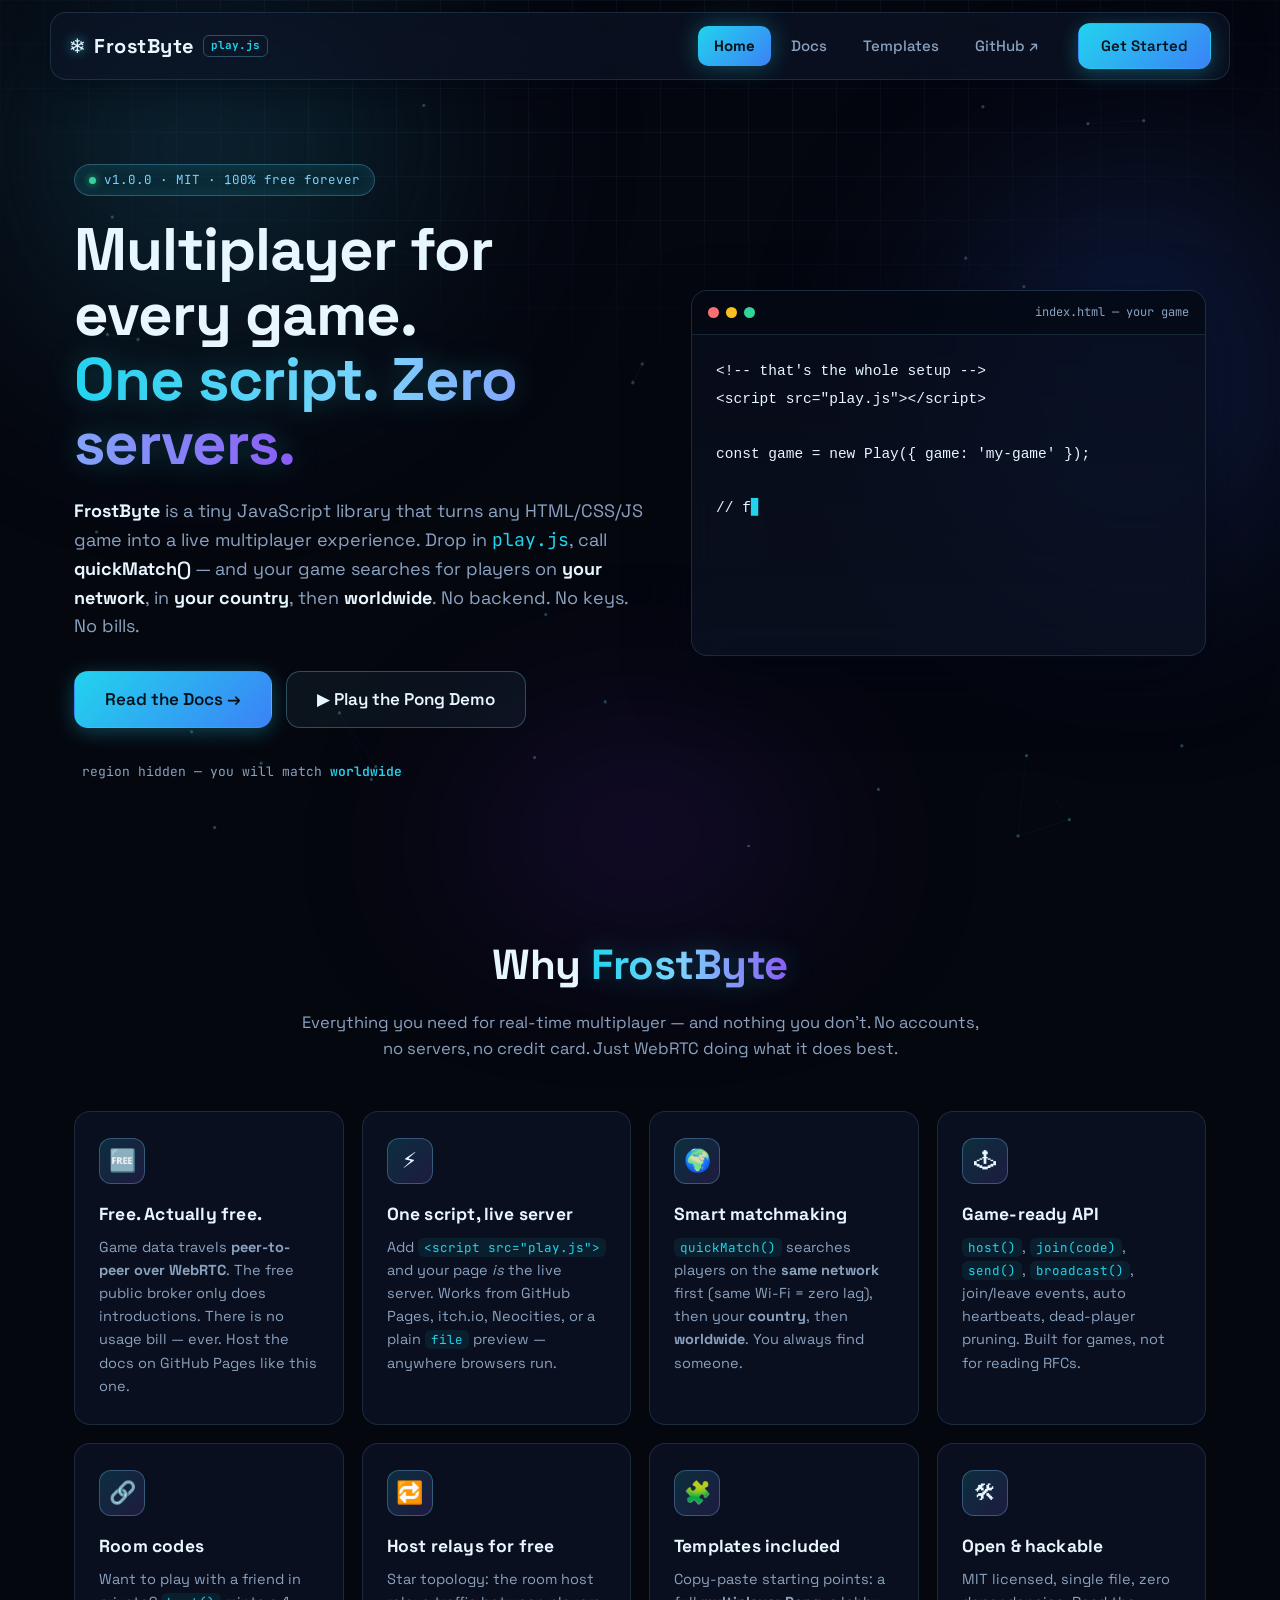
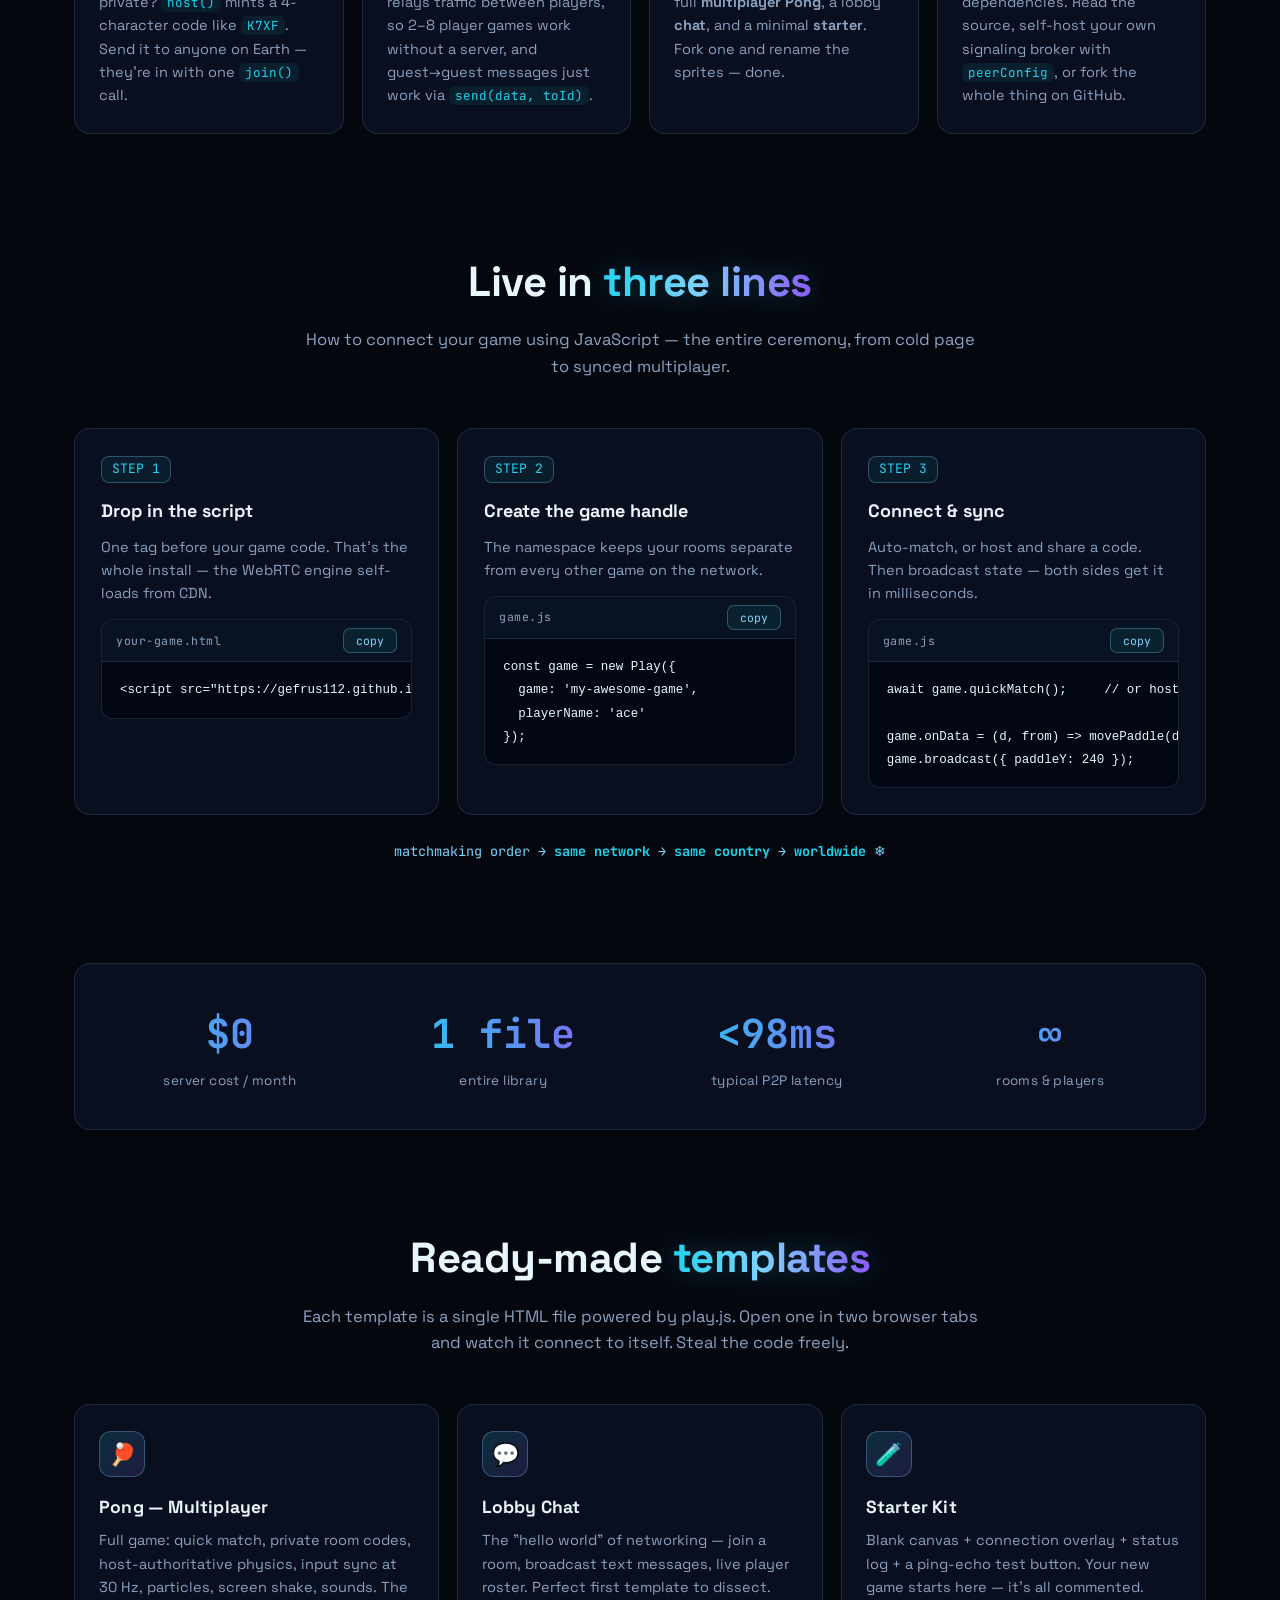
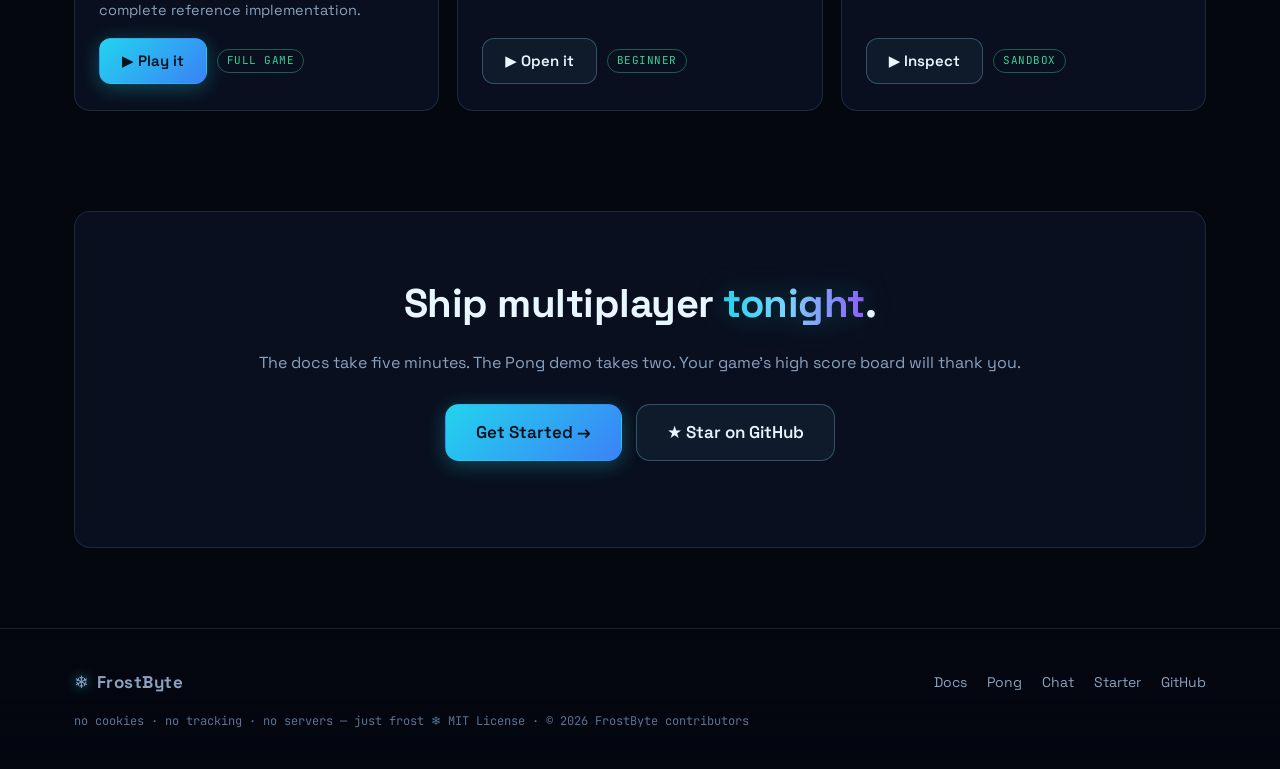
==== index.html @ 1ae72fd1 "FrostByte v1.0.0 — free P2P multiplayer library (play.js) + docs site + game templates - play.js: We" ====
<!DOCTYPE html>
<html lang="en">
<head>
  <meta charset="UTF-8">
  <meta name="viewport" content="width=device-width, initial-scale=1.0">
  <title>FrostByte — Free Multiplayer for Every Web Game · play.js</title>
  <meta name="description" content="FrostByte is a free JavaScript multiplayer library. One script tag, zero servers — matchmaking included, players found on your network, your country, or worldwide.">
  <meta name="theme-color" content="#05070f">
  <meta property="og:title" content="FrostByte — free multiplayer for every web game">
  <meta property="og:description" content="One script. Zero servers. Live matchmaking. Make any HTML5 game multiplayer in minutes.">
  <meta property="og:type" content="website">
  <link rel="icon" href="data:image/svg+xml,&lt;svg xmlns='http://www.w3.org/2000/svg' viewBox='0 0 100 100'&gt;&lt;text y='.9em' font-size='90'&gt;❄&lt;/text&gt;&lt;/svg&gt;">
  <link rel="preconnect" href="https://fonts.googleapis.com">
  <link rel="preconnect" href="https://fonts.gstatic.com" crossorigin>
  <link href="https://fonts.googleapis.com/css2?family=Space+Grotesk:wght@400;500;600;700&family=JetBrains+Mono:wght@400;600&display=swap" rel="stylesheet">
  <link rel="stylesheet" href="css/style.css">
</head>
<body>

  <canvas id="snow"></canvas>
  <div class="aurora"><span class="a1"></span><span class="a2"></span><span class="a3"></span></div>
  <div class="grid-overlay"></div>

  <!-- ═══════════ NAV (tabs) ═══════════ -->
  <header class="nav glass">
    <a class="brand" href="index.html"><span class="flake">❄</span> FrostByte <span class="brand-sub">play.js</span></a>
    <nav class="tabs">
      <a class="tab active" href="index.html">Home</a>
      <a class="tab" href="docs.html">Docs</a>
      <a class="tab" href="templates/pong.html">Templates</a>
      <a class="tab" href="https://github.com/gefrus112/FrostByte" target="_blank" rel="noopener">GitHub ↗</a>
    </nav>
    <a class="btn btn-primary nav-cta" href="docs.html">Get Started</a>
  </header>

  <main class="wrap">

    <!-- ═══════════ HERO ═══════════ -->
    <section class="hero">
      <canvas id="mesh" class="hero-mesh"></canvas>
      <div class="hero-copy reveal">
        <div class="pill"><span class="dot"></span> v1.0.0 · MIT · 100% free forever</div>
        <h1>Multiplayer for every game.<br><span class="grad">One script. Zero servers.</span></h1>
        <p class="lead">
          <strong>FrostByte</strong> is a tiny JavaScript library that turns any HTML/CSS/JS game into a
          live multiplayer experience. Drop in <code style="font-family:var(--mono);color:var(--cyan)">play.js</code>,
          call <strong>quickMatch()</strong> — and your game searches for players on
          <strong>your network</strong>, in <strong>your country</strong>, then <strong>worldwide</strong>.
          No backend. No keys. No bills.
        </p>
        <div class="cta-row">
          <a class="btn btn-primary btn-lg" href="docs.html">Read the Docs →</a>
          <a class="btn btn-ghost btn-lg" href="templates/pong.html">▶ Play the Pong Demo</a>
        </div>
        <div class="region-badge" id="regionBadge"><span class="dot"></span> detecting your region…</div>
      </div>

      <div class="hero-term glass reveal d2">
        <div class="term-bar"><span></span><span></span><span></span><em>index.html — your game</em></div>
        <pre><code id="termCode"><span class="t-cm">&lt;!-- that's the whole setup --&gt;</span>
<span class="t-kw">&lt;script</span> <span class="t-pr">src</span>=<span class="t-str">"play.js"</span><span class="t-kw">&gt;&lt;/script&gt;</span>

<span class="t-kw">const</span> game = <span class="t-kw">new</span> <span class="t-fn">Play</span>({ game: <span class="t-str">'my-game'</span> });

<span class="t-cm">// find a live opponent near you</span>
game.<span class="t-fn">quickMatch</span>();

game.<span class="t-fn">onPlayerJoin</span> = p =&gt;
  console.<span class="t-fn">log</span>(p.name + <span class="t-str">' joined!'</span>);

<span class="t-cm">// sync your game state, instantly</span>
game.<span class="t-fn">broadcast</span>({ type: <span class="t-str">'move'</span>, x: <span class="t-pr">128</span> });</code></pre>
      </div>
    </section>

    <!-- ═══════════ FEATURES ═══════════ -->
    <section class="section" id="features">
      <h2 class="sec-title reveal">Why <span class="grad">FrostByte</span></h2>
      <p class="sec-sub reveal">Everything you need for real-time multiplayer — and nothing you don't. No accounts, no servers, no credit card. Just WebRTC doing what it does best.</p>

      <div class="cards">
        <div class="card reveal">
          <div class="ico">🆓</div>
          <h3>Free. Actually free.</h3>
          <p>Game data travels <strong>peer-to-peer over WebRTC</strong>. The free public broker only does introductions. There is no usage bill — ever. Host the docs on GitHub Pages like this one.</p>
        </div>
        <div class="card reveal d1">
          <div class="ico">⚡</div>
          <h3>One script, live server</h3>
          <p>Add <code>&lt;script src="play.js"&gt;</code> and your page <em>is</em> the live server. Works from GitHub Pages, itch.io, Neocities, or a plain <code>file</code> preview — anywhere browsers run.</p>
        </div>
        <div class="card reveal d2">
          <div class="ico">🌍</div>
          <h3>Smart matchmaking</h3>
          <p><code>quickMatch()</code> searches players on the <strong>same network</strong> first (same Wi-Fi = zero lag), then your <strong>country</strong>, then <strong>worldwide</strong>. You always find someone.</p>
        </div>
        <div class="card reveal">
          <div class="ico">🕹</div>
          <h3>Game-ready API</h3>
          <p><code>host()</code>, <code>join(code)</code>, <code>send()</code>, <code>broadcast()</code>, join/leave events, auto heartbeats, dead-player pruning. Built for games, not for reading RFCs.</p>
        </div>
        <div class="card reveal d1">
          <div class="ico">🔗</div>
          <h3>Room codes</h3>
          <p>Want to play with a friend in private? <code>host()</code> mints a 4-character code like <code>K7XF</code>. Send it to anyone on Earth — they're in with one <code>join()</code> call.</p>
        </div>
        <div class="card reveal d2">
          <div class="ico">🔁</div>
          <h3>Host relays for free</h3>
          <p>Star topology: the room host relays traffic between players, so 2–8 player games work without a server, and guest→guest messages just work via <code>send(data, toId)</code>.</p>
        </div>
        <div class="card reveal">
          <div class="ico">🧩</div>
          <h3>Templates included</h3>
          <p>Copy-paste starting points: a full <strong>multiplayer Pong</strong>, a lobby <strong>chat</strong>, and a minimal <strong>starter</strong>. Fork one and rename the sprites — done.</p>
        </div>
        <div class="card reveal d1">
          <div class="ico">🛠</div>
          <h3>Open &amp; hackable</h3>
          <p>MIT licensed, single file, zero dependencies. Read the source, self-host your own signaling broker with <code>peerConfig</code>, or fork the whole thing on GitHub.</p>
        </div>
      </div>
    </section>

    <!-- ═══════════ HOW IT WORKS ═══════════ -->
    <section class="section" id="how">
      <h2 class="sec-title reveal">Live in <span class="grad">three lines</span></h2>
      <p class="sec-sub reveal">How to connect your game using JavaScript — the entire ceremony, from cold page to synced multiplayer.</p>

      <div class="steps">
        <div class="step reveal">
          <span class="num">STEP 1</span>
          <h3>Drop in the script</h3>
          <p>One tag before your game code. That's the whole install — the WebRTC engine self-loads from CDN.</p>
          <div class="codeblock"><div class="cb-head"><em>your-game.html</em><button class="copy">copy</button></div>
<pre><code>&lt;script src="https://gefrus112.github.io/FrostByte/play.js"&gt;&lt;/script&gt;</code></pre></div>
        </div>
        <div class="step reveal d1">
          <span class="num">STEP 2</span>
          <h3>Create the game handle</h3>
          <p>The namespace keeps your rooms separate from every other game on the network.</p>
          <div class="codeblock"><div class="cb-head"><em>game.js</em><button class="copy">copy</button></div>
<pre><code>const game = new Play({
  game: 'my-awesome-game',
  playerName: 'ace'
});</code></pre></div>
        </div>
        <div class="step reveal d2">
          <span class="num">STEP 3</span>
          <h3>Connect &amp; sync</h3>
          <p>Auto-match, or host and share a code. Then broadcast state — both sides get it in milliseconds.</p>
          <div class="codeblock"><div class="cb-head"><em>game.js</em><button class="copy">copy</button></div>
<pre><code>await game.quickMatch();     // or host() / join('K7XF')

game.onData = (d, from) =&gt; movePaddle(d);
game.broadcast({ paddleY: 240 });</code></pre></div>
        </div>
      </div>

      <p class="how-note reveal">matchmaking order → <b>same network</b> → <b>same country</b> → <b>worldwide</b> ❄</p>
    </section>

    <!-- ═══════════ STATS ═══════════ -->
    <section class="reveal">
      <div class="stats-band">
        <div class="stat"><div class="n">$<span data-count="0">0</span></div><div class="l">server cost / month</div></div>
        <div class="stat"><div class="n"><span data-count="1">0</span> file</div><div class="l">entire library</div></div>
        <div class="stat"><div class="n">&lt;<span data-count="100">0</span>ms</div><div class="l">typical P2P latency</div></div>
        <div class="stat"><div class="n">∞</div><div class="l">rooms &amp; players</div></div>
      </div>
    </section>

    <!-- ═══════════ TEMPLATES ═══════════ -->
    <section class="section" id="templates">
      <h2 class="sec-title reveal">Ready-made <span class="grad">templates</span></h2>
      <p class="sec-sub reveal">Each template is a single HTML file powered by play.js. Open one in two browser tabs and watch it connect to itself. Steal the code freely.</p>

      <div class="cards">
        <div class="card tpl-card reveal">
          <div class="ico">🏓</div>
          <h3>Pong — Multiplayer</h3>
          <p>Full game: quick match, private room codes, host-authoritative physics, input sync at 30 Hz, particles, screen shake, sounds. The complete reference implementation.</p>
          <div class="tpl-meta">
            <a class="btn btn-primary" href="templates/pong.html">▶ Play it</a>
            <span class="diff">FULL GAME</span>
          </div>
        </div>
        <div class="card tpl-card reveal d1">
          <div class="ico">💬</div>
          <h3>Lobby Chat</h3>
          <p>The "hello world" of networking — join a room, broadcast text messages, live player roster. Perfect first template to dissect.</p>
          <div class="tpl-meta">
            <a class="btn btn-ghost" href="templates/chat.html">▶ Open it</a>
            <span class="diff">BEGINNER</span>
          </div>
        </div>
        <div class="card tpl-card reveal d2">
          <div class="ico">🧪</div>
          <h3>Starter Kit</h3>
          <p>Blank canvas + connection overlay + status log + a ping-echo test button. Your new game starts here — it's all commented.</p>
          <div class="tpl-meta">
            <a class="btn btn-ghost" href="templates/starter.html">▶ Inspect</a>
            <span class="diff">SANDBOX</span>
          </div>
        </div>
      </div>
    </section>

    <!-- ═══════════ FINAL CTA ═══════════ -->
    <section class="cta-final glass reveal">
      <h2>Ship multiplayer <span class="grad">tonight</span>.</h2>
      <p>The docs take five minutes. The Pong demo takes two. Your game's high score board will thank you.</p>
      <div class="cta-row" style="justify-content:center">
        <a class="btn btn-primary btn-lg" href="docs.html">Get Started →</a>
        <a class="btn btn-ghost btn-lg" href="https://github.com/gefrus112/FrostByte" target="_blank" rel="noopener">★ Star on GitHub</a>
      </div>
    </section>

  </main>

  <!-- ═══════════ FOOTER ═══════════ -->
  <footer>
    <div class="wrap">
      <div class="foot">
        <a class="brand" href="index.html"><span class="flake">❄</span> FrostByte</a>
        <nav>
          <a href="docs.html">Docs</a>
          <a href="templates/pong.html">Pong</a>
          <a href="templates/chat.html">Chat</a>
          <a href="templates/starter.html">Starter</a>
          <a href="https://github.com/gefrus112/FrostByte" target="_blank" rel="noopener">GitHub</a>
        </nav>
      </div>
      <p class="foot-note">no cookies · no tracking · no servers — just frost ❄ MIT License · © 2026 FrostByte contributors</p>
    </div>
  </footer>

  <script src="play.js"></script>
  <script src="js/effects.js"></script>
</body>
</html>
---- css/style.css ----
/* ═══════════════════════════════════════════════════════════════
   FrostByte — frost & neon design system
   ═══════════════════════════════════════════════════════════════ */

:root {
  --bg:        #05070f;
  --bg-2:      #0a0f1e;
  --panel:     rgba(13, 20, 38, .66);
  --panel-2:   rgba(9, 14, 28, .85);
  --line:      rgba(125, 211, 252, .14);
  --line-2:    rgba(125, 211, 252, .30);
  --text:      #e8f6ff;
  --muted:     #8aa2c0;
  --cyan:      #22d3ee;
  --ice:       #7dd3fc;
  --blue:      #3b82f6;
  --violet:    #8b5cf6;
  --good:      #34d399;
  --warn:      #fbbf24;
  --bad:       #f87171;
  --glow:      0 0 24px rgba(34, 211, 238, .35);
  --radius:    16px;
  --font:      'Space Grotesk', 'Segoe UI', system-ui, sans-serif;
  --mono:      'JetBrains Mono', 'Fira Code', Consolas, monospace;
}

* { margin: 0; padding: 0; box-sizing: border-box; }

html { scroll-behavior: smooth; }

body {
  background: var(--bg);
  color: var(--text);
  font-family: var(--font);
  line-height: 1.6;
  overflow-x: hidden;
  -webkit-font-smoothing: antialiased;
}

::selection { background: rgba(34, 211, 238, .35); }

::-webkit-scrollbar { width: 10px; }
::-webkit-scrollbar-track { background: var(--bg); }
::-webkit-scrollbar-thumb {
  background: linear-gradient(180deg, #164e63, #1e3a8a);
  border-radius: 8px;
}

a { color: var(--ice); text-decoration: none; }
img { max-width: 100%; }

/* ── ambient layers ─────────────────────────────────────────── */

#snow {
  position: fixed; inset: 0;
  width: 100%; height: 100%;
  pointer-events: none;
  z-index: 1;
}

.aurora {
  position: fixed; inset: 0;
  z-index: 0; overflow: hidden;
  filter: blur(90px);
  opacity: .55;
  pointer-events: none;
}
.aurora span {
  position: absolute; border-radius: 50%;
  animation: drift 26s ease-in-out infinite alternate;
}
.aurora .a1 {
  width: 55vw; height: 55vw; left: -12vw; top: -18vw;
  background: radial-gradient(circle, #164e63 0%, transparent 65%);
}
.aurora .a2 {
  width: 48vw; height: 48vw; right: -14vw; top: 8vh;
  background: radial-gradient(circle, #1e3a8a 0%, transparent 65%);
  animation-delay: -8s;
}
.aurora .a3 {
  width: 40vw; height: 40vw; left: 30vw; bottom: -22vw;
  background: radial-gradient(circle, #4c1d95 0%, transparent 65%);
  animation-delay: -16s;
}
@keyframes drift {
  0%   { transform: translate(0, 0) scale(1); }
  50%  { transform: translate(6vw, 4vh) scale(1.12); }
  100% { transform: translate(-4vw, -3vh) scale(.95); }
}

.grid-overlay {
  position: fixed; inset: 0; z-index: 0; pointer-events: none;
  background-image:
    linear-gradient(rgba(125, 211, 252, .05) 1px, transparent 1px),
    linear-gradient(90deg, rgba(125, 211, 252, .05) 1px, transparent 1px);
  background-size: 44px 44px;
  mask-image: radial-gradient(ellipse 90% 60% at 50% 0%, #000 30%, transparent 75%);
  -webkit-mask-image: radial-gradient(ellipse 90% 60% at 50% 0%, #000 30%, transparent 75%);
}

main, header, footer { position: relative; z-index: 2; }

.wrap { max-width: 1180px; margin: 0 auto; padding: 0 24px; }

/* ── glass helper ───────────────────────────────────────────── */

.glass {
  background: var(--panel);
  border: 1px solid var(--line);
  backdrop-filter: blur(14px);
  -webkit-backdrop-filter: blur(14px);
  border-radius: var(--radius);
}

/* ═══════════════════════ navigation ══════════════════════════ */

.nav {
  position: sticky; top: 12px; z-index: 50;
  max-width: 1180px; margin: 12px auto 0; padding: 10px 18px;
  display: flex; align-items: center; gap: 18px;
  box-shadow: 0 8px 32px rgba(2, 6, 17, .5);
}

.brand {
  font-weight: 700; font-size: 20px; letter-spacing: .5px;
  color: var(--text); display: flex; align-items: center; gap: 8px;
  white-space: nowrap;
}
.brand .flake {
  display: inline-block;
  filter: drop-shadow(0 0 6px rgba(34, 211, 238, .8));
  animation: spin 14s linear infinite;
}
@keyframes spin { to { transform: rotate(360deg); } }
.brand-sub {
  font-family: var(--mono); font-size: 11px; color: var(--cyan);
  border: 1px solid var(--line-2); border-radius: 6px;
  padding: 1px 7px; letter-spacing: 0;
}

.tabs { display: flex; gap: 4px; margin-left: auto; }

.tab {
  padding: 8px 16px; border-radius: 10px;
  color: var(--muted); font-weight: 500; font-size: 15px;
  transition: all .25s ease;
  position: relative;
}
.tab:hover { color: var(--text); background: rgba(125, 211, 252, .08); }
.tab.active {
  color: #04121a;
  background: linear-gradient(135deg, var(--cyan), var(--blue));
  font-weight: 700;
  box-shadow: var(--glow);
}

.nav-cta { margin-left: 6px; }

/* ════════════════════════ buttons ════════════════════════════ */

.btn {
  display: inline-flex; align-items: center; justify-content: center; gap: 8px;
  padding: 10px 22px; border-radius: 12px;
  font-family: var(--font); font-weight: 600; font-size: 15px;
  border: 1px solid transparent; cursor: pointer;
  transition: transform .2s ease, box-shadow .25s ease, background .25s ease;
  position: relative; overflow: hidden;
}
.btn:active { transform: scale(.97); }

.btn-primary {
  color: #04121a;
  background: linear-gradient(135deg, var(--cyan) 0%, var(--blue) 100%);
  box-shadow: 0 4px 20px rgba(34, 211, 238, .30);
}
.btn-primary::after {
  content: ''; position: absolute; top: 0; left: -80%;
  width: 50%; height: 100%;
  background: linear-gradient(100deg, transparent, rgba(255,255,255,.45), transparent);
  transform: skewX(-20deg);
  transition: left .5s ease;
}
.btn-primary:hover { transform: translateY(-2px); box-shadow: 0 8px 30px rgba(34, 211, 238, .45); }
.btn-primary:hover::after { left: 130%; }

.btn-ghost {
  color: var(--text);
  background: rgba(125, 211, 252, .06);
  border-color: var(--line-2);
}
.btn-ghost:hover { background: rgba(125, 211, 252, .14); box-shadow: var(--glow); transform: translateY(-2px); }

.btn-lg { padding: 14px 30px; font-size: 17px; border-radius: 14px; }

/* ══════════════════════════ hero ═════════════════════════════ */

.hero {
  position: relative;
  display: grid;
  grid-template-columns: 1.05fr .95fr;
  gap: 48px; align-items: center;
  padding: 84px 0 64px;
}

.hero-mesh {
  position: absolute; inset: 0;
  width: 100%; height: 100%;
  pointer-events: none; opacity: .6;
}

.pill {
  display: inline-flex; align-items: center; gap: 8px;
  font-family: var(--mono); font-size: 12.5px; color: var(--ice);
  border: 1px solid var(--line-2); border-radius: 999px;
  padding: 5px 14px; margin-bottom: 22px;
  background: rgba(34, 211, 238, .06);
  box-shadow: 0 0 18px rgba(34, 211, 238, .12) inset;
}
.pill .dot {
  width: 7px; height: 7px; border-radius: 50%;
  background: var(--good);
  box-shadow: 0 0 8px var(--good);
  animation: pulse 2s ease-in-out infinite;
}
@keyframes pulse { 50% { opacity: .35; } }

h1 {
  font-size: clamp(38px, 5vw, 60px);
  line-height: 1.08; font-weight: 700; letter-spacing: -1px;
  margin-bottom: 20px;
}

.grad {
  background: linear-gradient(90deg, var(--cyan) 0%, var(--ice) 45%, var(--violet) 100%);
  -webkit-background-clip: text; background-clip: text;
  -webkit-text-fill-color: transparent; color: transparent;
  filter: drop-shadow(0 0 14px rgba(34, 211, 238, .25));
}

.lead { font-size: 18px; color: var(--muted); max-width: 54ch; margin-bottom: 30px; }
.lead strong { color: var(--text); }

.cta-row { display: flex; gap: 14px; flex-wrap: wrap; margin-bottom: 26px; }

.region-badge {
  font-family: var(--mono); font-size: 13px; color: var(--muted);
  display: inline-flex; align-items: center; gap: 8px;
}
.region-badge b { color: var(--cyan); font-weight: 600; }

/* ── hero terminal ──────────────────────────────────────────── */

.hero-term {
  padding: 0; overflow: hidden; position: relative;
  box-shadow: 0 24px 60px rgba(2, 6, 17, .6);
}
.term-bar {
  display: flex; align-items: center; gap: 7px;
  padding: 12px 16px;
  background: rgba(2, 6, 17, .7);
  border-bottom: 1px solid var(--line);
}
.term-bar span {
  width: 11px; height: 11px; border-radius: 50%;
  background: #f87171;
}
.term-bar span:nth-child(2) { background: #fbbf24; }
.term-bar span:nth-child(3) { background: #34d399; }
.term-bar em {
  margin-left: auto; font-style: normal;
  font-family: var(--mono); font-size: 12px; color: var(--muted);
}
.hero-term pre {
  margin: 0; padding: 22px 24px;
  font-family: var(--mono); font-size: 14.5px; line-height: 1.75;
  overflow-x: auto; min-height: 320px;
  background: linear-gradient(180deg, rgba(2, 6, 17, .35), transparent);
}
.t-kw  { color: #c4b5fd; }
.t-fn  { color: var(--cyan); }
.t-str { color: #86efac; }
.t-cm  { color: #5b7391; font-style: italic; }
.t-pr  { color: var(--ice); }

.typing::after {
  content: '▋'; color: var(--cyan);
  animation: caret 1s steps(1) infinite;
}
@keyframes caret { 50% { opacity: 0; } }

/* ── sections ───────────────────────────────────────────────── */

.section { padding: 84px 0 30px; }

.sec-title {
  font-size: clamp(28px, 3.4vw, 42px);
  font-weight: 700; letter-spacing: -.5px; text-align: center;
  margin-bottom: 12px;
}
.sec-sub {
  text-align: center; color: var(--muted);
  max-width: 62ch; margin: 0 auto 48px; font-size: 16.5px;
}

/* ── feature cards ──────────────────────────────────────────── */

.cards {
  display: grid;
  grid-template-columns: repeat(auto-fit, minmax(255px, 1fr));
  gap: 18px;
}

.card {
  padding: 26px 24px;
  background: var(--panel);
  border: 1px solid var(--line);
  border-radius: var(--radius);
  transition: transform .3s ease, border-color .3s ease, box-shadow .3s ease;
  position: relative; overflow: hidden;
}
.card::before {
  content: ''; position: absolute; inset: 0;
  background: radial-gradient(400px circle at var(--mx, 50%) var(--my, 0%),
              rgba(34, 211, 238, .10), transparent 45%);
  opacity: 0; transition: opacity .3s ease;
  pointer-events: none;
}
.card:hover { transform: translateY(-5px); border-color: var(--line-2); box-shadow: 0 14px 40px rgba(2, 6, 17, .55), var(--glow); }
.card:hover::before { opacity: 1; }

.card .ico {
  width: 46px; height: 46px; border-radius: 12px;
  display: grid; place-items: center; font-size: 22px;
  background: linear-gradient(135deg, rgba(34, 211, 238, .16), rgba(139, 92, 246, .16));
  border: 1px solid var(--line-2);
  margin-bottom: 16px;
}
.card h3 { font-size: 17.5px; margin-bottom: 8px; letter-spacing: .2px; }
.card p { color: var(--muted); font-size: 14.5px; }
.card code {
  font-family: var(--mono); font-size: 12.5px; color: var(--cyan);
  background: rgba(34, 211, 238, .08); padding: 1px 6px; border-radius: 6px;
}

/* ── how-it-works steps ─────────────────────────────────────── */

.steps {
  display: grid; grid-template-columns: repeat(auto-fit, minmax(280px, 1fr));
  gap: 18px; margin-top: 14px;
}
.step {
  padding: 26px; position: relative;
  background: var(--panel); border: 1px solid var(--line); border-radius: var(--radius);
}
.step .num {
  font-family: var(--mono); font-size: 13px; color: var(--cyan);
  border: 1px solid var(--line-2); border-radius: 8px;
  display: inline-block; padding: 2px 10px; margin-bottom: 14px;
  background: rgba(34, 211, 238, .07);
}
.step h3 { margin-bottom: 10px; font-size: 18px; }
.step p { color: var(--muted); font-size: 14.5px; margin-bottom: 14px; }

/* ── inline code blocks (used across pages) ─────────────────── */

.codeblock {
  border: 1px solid var(--line); border-radius: 12px;
  overflow: hidden; background: rgba(2, 6, 17, .72);
  margin: 14px 0;
}
.cb-head {
  display: flex; align-items: center;
  padding: 8px 14px;
  background: rgba(125, 211, 252, .05);
  border-bottom: 1px solid var(--line);
}
.cb-head em {
  font-style: normal; font-family: var(--mono); font-size: 11.5px;
  color: var(--muted); letter-spacing: .5px;
}
.copy {
  margin-left: auto;
  font-family: var(--mono); font-size: 11.5px;
  color: var(--ice); background: rgba(34, 211, 238, .08);
  border: 1px solid var(--line-2); border-radius: 7px;
  padding: 4px 12px; cursor: pointer;
  transition: all .2s ease;
}
.copy:hover { background: rgba(34, 211, 238, .2); box-shadow: var(--glow); }
.copy.done { color: #04121a; background: var(--good); border-color: var(--good); }
.codeblock pre {
  margin: 0; padding: 16px 18px; overflow-x: auto;
  font-family: var(--mono); font-size: 13.5px; line-height: 1.7;
}
.step .codeblock { margin: 0; }
.step .codeblock pre { font-size: 12.5px; }

.how-note {
  margin-top: 26px; text-align: center;
  font-family: var(--mono); font-size: 13.5px; color: var(--ice);
}
.how-note b { color: var(--cyan); }

/* ── stats band ─────────────────────────────────────────────── */

.stats-band {
  margin: 70px 0 10px; padding: 38px 30px;
  display: grid; grid-template-columns: repeat(auto-fit, minmax(160px, 1fr));
  gap: 24px; text-align: center;
  background: var(--panel); border: 1px solid var(--line); border-radius: var(--radius);
}
.stat .n {
  font-size: 40px; font-weight: 700; font-family: var(--mono);
  background: linear-gradient(90deg, var(--cyan), var(--violet));
  -webkit-background-clip: text; background-clip: text;
  -webkit-text-fill-color: transparent; color: transparent;
}
.stat .l { color: var(--muted); font-size: 13.5px; margin-top: 4px; letter-spacing: .4px; }

/* ── template cards on home ─────────────────────────────────── */

.tpl-card { display: flex; flex-direction: column; }
.tpl-card .tpl-meta {
  margin-top: auto; padding-top: 16px;
  display: flex; gap: 10px; align-items: center;
}
.tpl-meta .diff {
  font-family: var(--mono); font-size: 11px; letter-spacing: .5px;
  color: var(--good); border: 1px solid rgba(52, 211, 153, .4);
  padding: 2px 9px; border-radius: 999px;
}

/* ── final CTA ──────────────────────────────────────────────── */

.cta-final {
  margin: 70px 0 80px; padding: 60px 40px; text-align: center;
  position: relative; overflow: hidden;
}
.cta-final h2 { font-size: clamp(26px, 3.4vw, 40px); margin-bottom: 14px; letter-spacing: -.5px; }
.cta-final p { color: var(--muted); margin-bottom: 28px; }

/* ═══════════════════════ docs layout ═════════════════════════ */

.docs {
  display: grid; grid-template-columns: 250px 1fr; gap: 40px;
  padding: 60px 0 40px;
}

.docs-nav {
  position: sticky; top: 86px; align-self: start;
  padding: 20px 14px; max-height: calc(100vh - 110px); overflow-y: auto;
}
.docs-nav .group {
  font-family: var(--mono); font-size: 11px; letter-spacing: 1.2px;
  color: var(--muted); text-transform: uppercase;
  margin: 18px 10px 8px;
}
.docs-nav .group:first-child { margin-top: 0; }
.docs-nav a {
  display: block; padding: 7px 12px; border-radius: 9px;
  color: var(--muted); font-size: 14px;
  border-left: 2px solid transparent;
  transition: all .2s ease;
}
.docs-nav a:hover { color: var(--text); background: rgba(125, 211, 252, .07); }
.docs-nav a.active {
  color: var(--cyan); background: rgba(34, 211, 238, .08);
  border-left-color: var(--cyan);
}

.docs-body { min-width: 0; }
.docs-body section { padding: 34px 0 10px; scroll-margin-top: 90px; }
.docs-body h2 {
  font-size: 28px; margin-bottom: 14px; letter-spacing: -.3px;
  display: flex; align-items: center; gap: 12px;
}
.docs-body h2 .anchor {
  font-family: var(--mono); font-size: 13px; color: var(--cyan);
  border: 1px solid var(--line-2); border-radius: 7px; padding: 1px 8px;
  background: rgba(34, 211, 238, .07); font-weight: 400;
}
.docs-body h3 { font-size: 19px; margin: 26px 0 10px; color: var(--ice); }
.docs-body p { color: #b9cbe0; margin-bottom: 14px; max-width: 75ch; }
.docs-body p strong, .docs-body li strong { color: var(--text); }
.docs-body ul, .docs-body ol { margin: 0 0 16px 22px; color: #b9cbe0; }
.docs-body li { margin-bottom: 8px; }
.docs-body code {
  font-family: var(--mono); font-size: 13px; color: var(--cyan);
  background: rgba(34, 211, 238, .09); padding: 1.5px 7px; border-radius: 6px;
}

/* API tables */
.api-table { width: 100%; border-collapse: collapse; margin: 14px 0 22px; font-size: 14px; }
.api-table th {
  text-align: left; font-family: var(--mono); font-size: 12px;
  letter-spacing: .8px; text-transform: uppercase; color: var(--ice);
  padding: 10px 14px; border-bottom: 1px solid var(--line-2);
  background: rgba(125, 211, 252, .05);
}
.api-table td {
  padding: 11px 14px; border-bottom: 1px solid var(--line);
  color: #b9cbe0; vertical-align: top;
}
.api-table td:first-child { font-family: var(--mono); color: var(--cyan); white-space: nowrap; font-size: 13px; }
.api-table tr:hover td { background: rgba(125, 211, 252, .04); }

/* callouts */
.callout {
  border: 1px solid var(--line-2); border-left: 3px solid var(--cyan);
  border-radius: 12px; padding: 16px 18px; margin: 18px 0;
  background: rgba(34, 211, 238, .05); font-size: 14.5px; color: #b9cbe0;
}
.callout.warn { border-left-color: var(--warn); background: rgba(251, 191, 36, .05); }
.callout.ok   { border-left-color: var(--good); background: rgba(52, 211, 153, .05); }
.callout b { color: var(--text); }

/* FAQ */
details {
  border: 1px solid var(--line); border-radius: 12px;
  background: var(--panel); margin-bottom: 12px;
  overflow: hidden;
}
details summary {
  cursor: pointer; padding: 16px 20px; font-weight: 600;
  list-style: none; display: flex; align-items: center; gap: 10px;
  transition: background .2s ease;
}
details summary::-webkit-details-marker { display: none; }
details summary::before { content: '❄'; color: var(--cyan); font-size: 13px; transition: transform .3s ease; }
details[open] summary::before { transform: rotate(90deg); }
details summary:hover { background: rgba(125, 211, 252, .05); }
details .faq-body { padding: 0 20px 18px; color: var(--muted); font-size: 14.5px; }

/* ═══════════════════════ footer ══════════════════════════════ */

footer {
  border-top: 1px solid var(--line);
  padding: 40px 0 46px; margin-top: 30px;
  background: linear-gradient(180deg, transparent, rgba(2, 6, 17, .6));
}
.foot {
  display: flex; flex-wrap: wrap; gap: 24px; align-items: center;
  color: var(--muted); font-size: 14px;
}
.foot .brand { font-size: 17px; }
.foot nav { margin-left: auto; display: flex; gap: 20px; flex-wrap: wrap; }
.foot a { color: var(--muted); }
.foot a:hover { color: var(--cyan); }
.foot-note { margin-top: 16px; font-family: var(--mono); font-size: 12px; color: #5b7391; }

/* ═══════════════════════ reveal anim ═════════════════════════ */

.reveal { opacity: 0; transform: translateY(26px); transition: opacity .7s ease, transform .7s ease; }
.reveal.visible { opacity: 1; transform: none; }
.reveal.d1 { transition-delay: .1s; }
.reveal.d2 { transition-delay: .2s; }
.reveal.d3 { transition-delay: .3s; }

/* ═══════════════════════ responsive ═════════════════════════ */

@media (max-width: 980px) {
  .hero { grid-template-columns: 1fr; padding-top: 60px; gap: 36px; }
  .docs { grid-template-columns: 1fr; }
  .docs-nav { position: static; max-height: none; display: flex; flex-wrap: wrap; gap: 2px 6px; }
  .docs-nav .group { width: 100%; margin-top: 12px; }
  .docs-nav a { border-left: none; border: 1px solid var(--line); border-radius: 9px; padding: 6px 12px; font-size: 13px; }
}

@media (max-width: 720px) {
  .nav { flex-wrap: wrap; padding: 12px; top: 8px; }
  .tabs { order: 3; width: 100%; margin-left: 0; overflow-x: auto; }
  .tab { padding: 7px 13px; font-size: 14px; }
  .nav-cta { display: none; }
  .stats-band { grid-template-columns: repeat(2, 1fr); }
  .section { padding: 60px 0 20px; }
}

/* ═════════════════════ reduced motion ════════════════════════ */

@media (prefers-reduced-motion: reduce) {
  .aurora, .brand .flake { animation: none; }
  .reveal { opacity: 1; transform: none; transition: none; }
  html { scroll-behavior: auto; }
  #snow { display: none; }
}
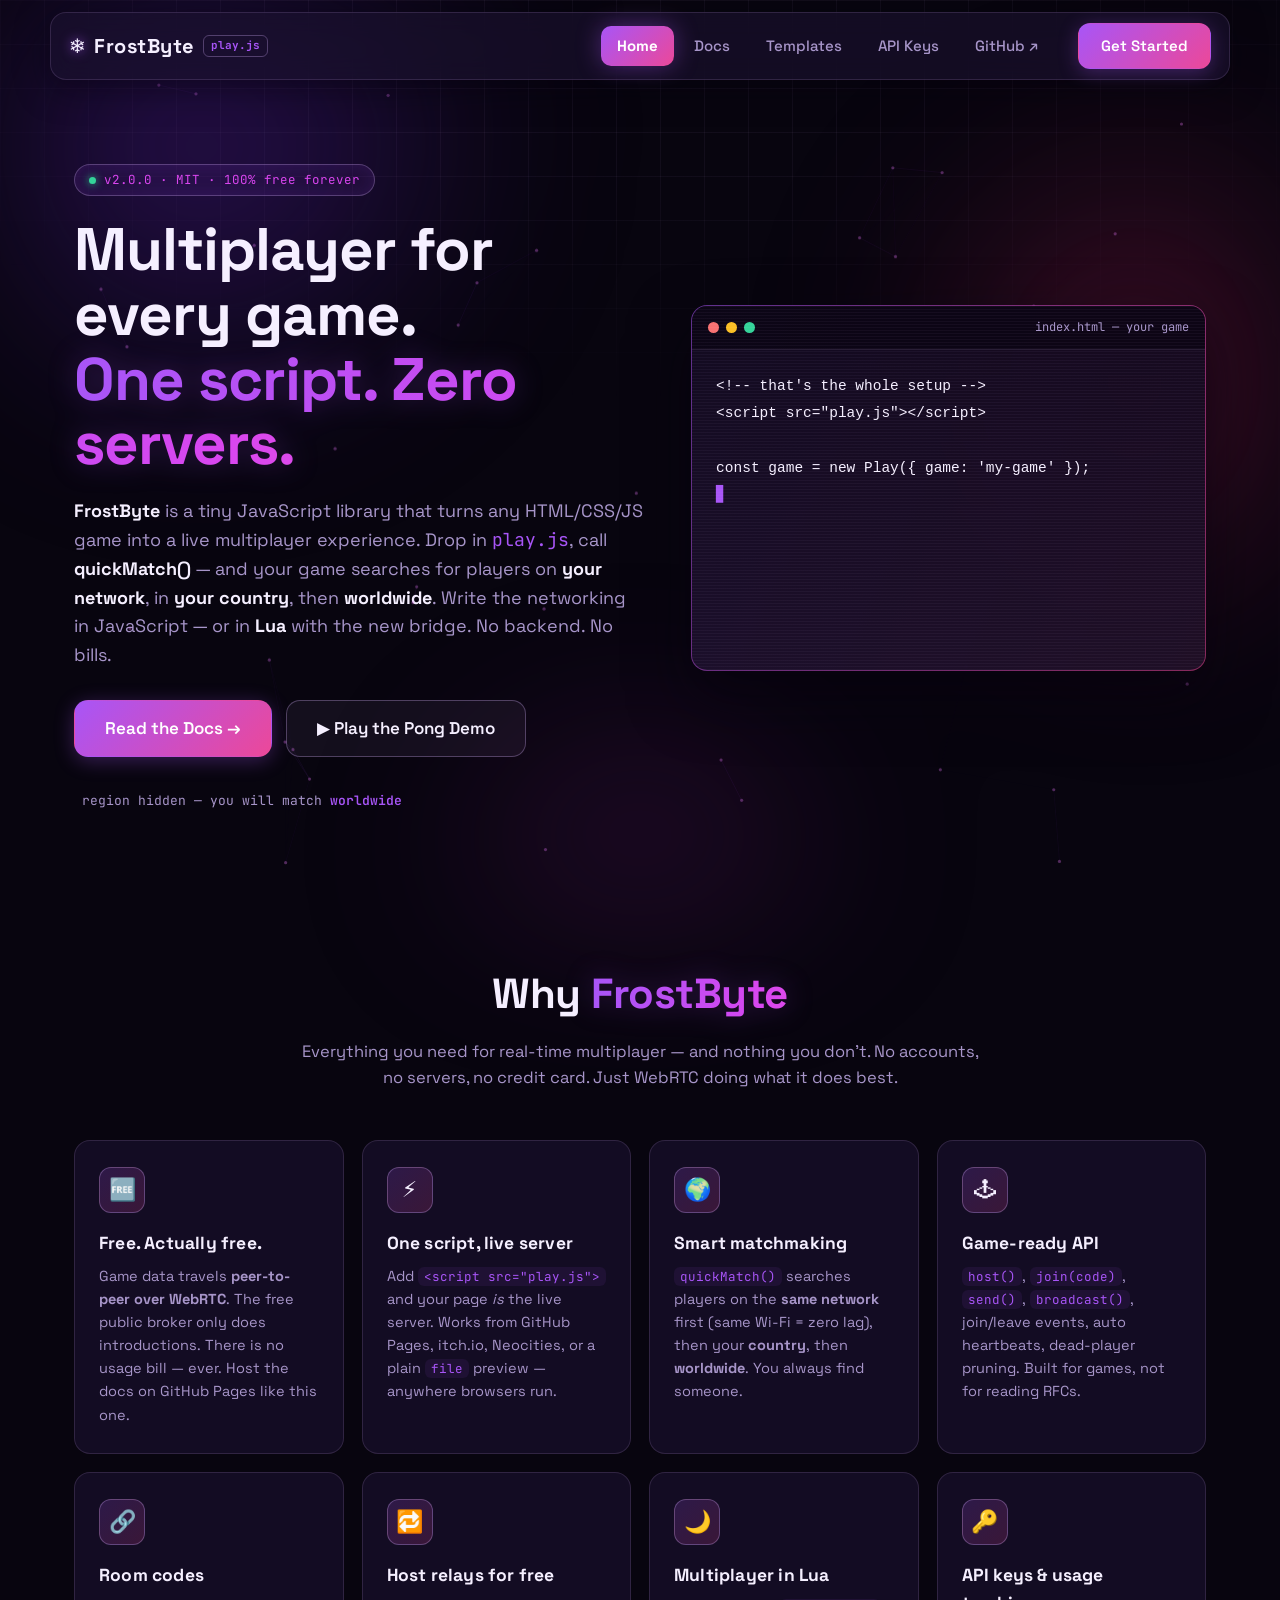
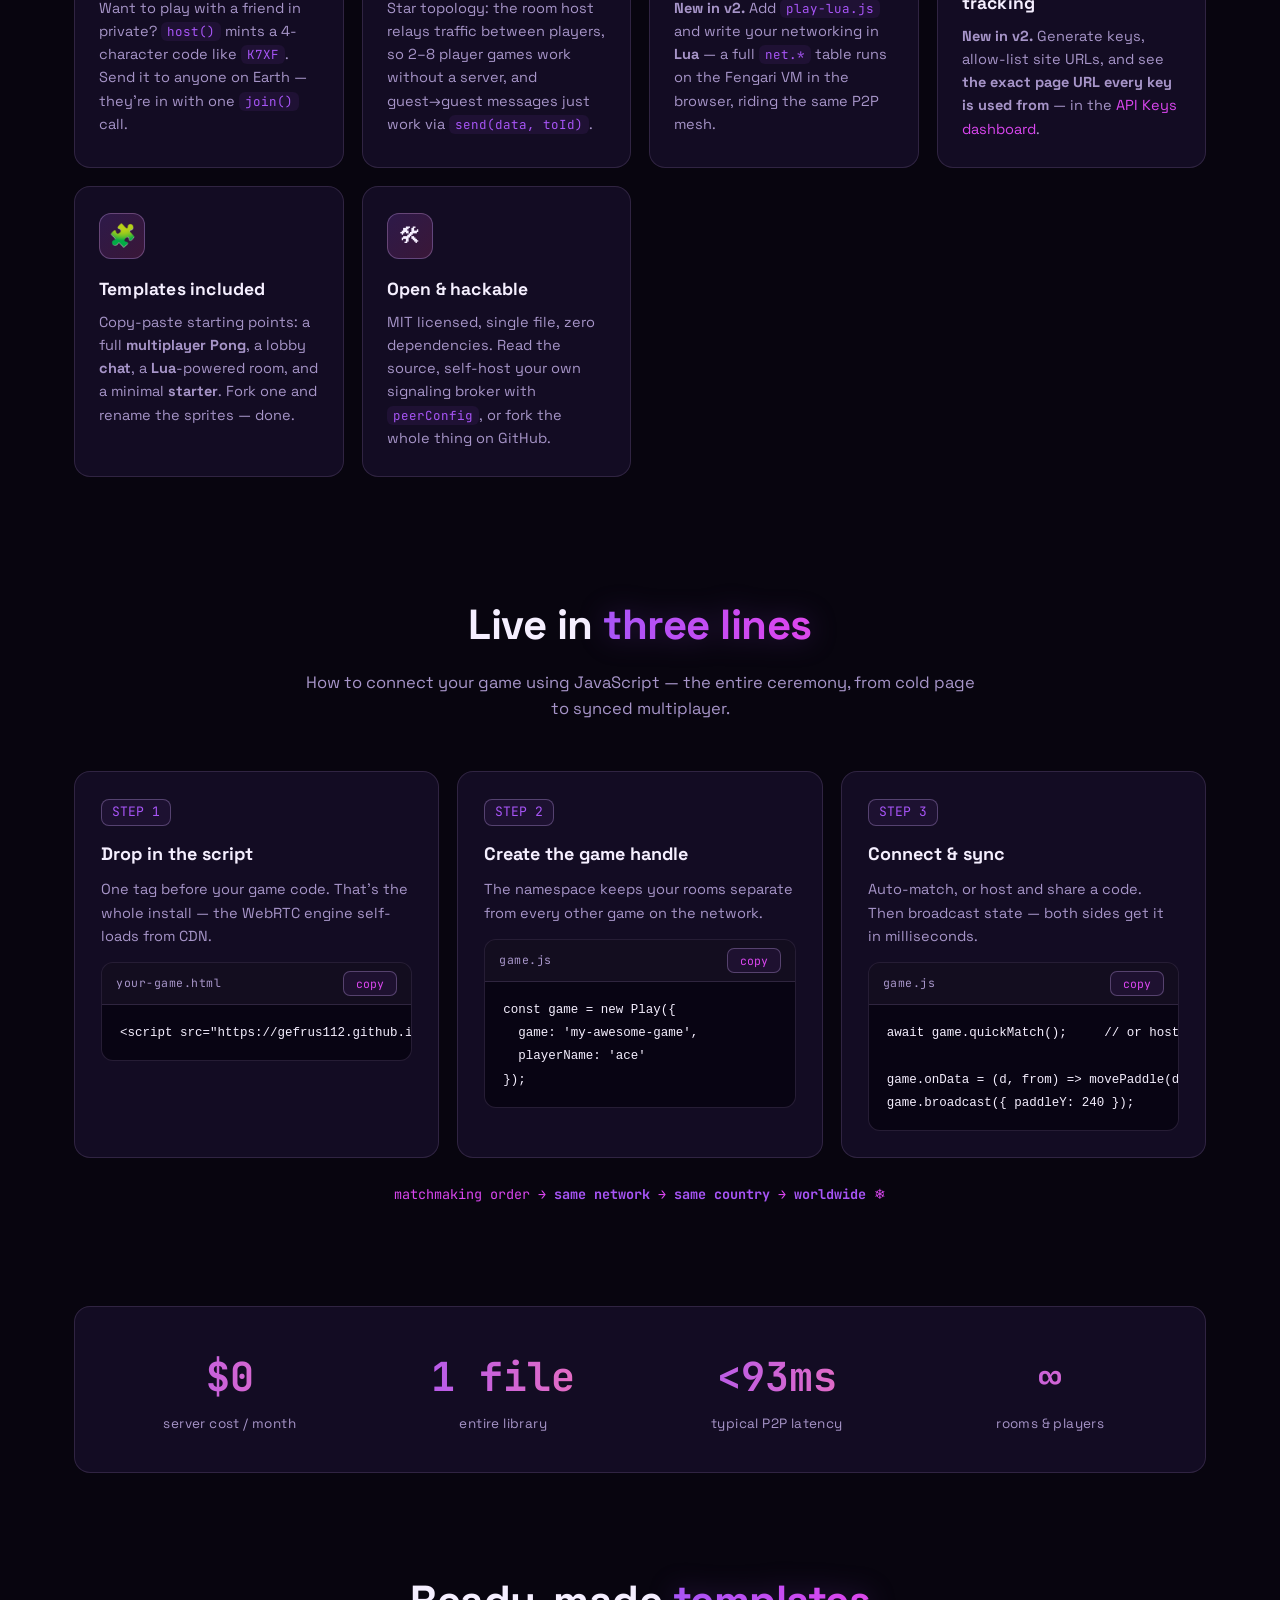
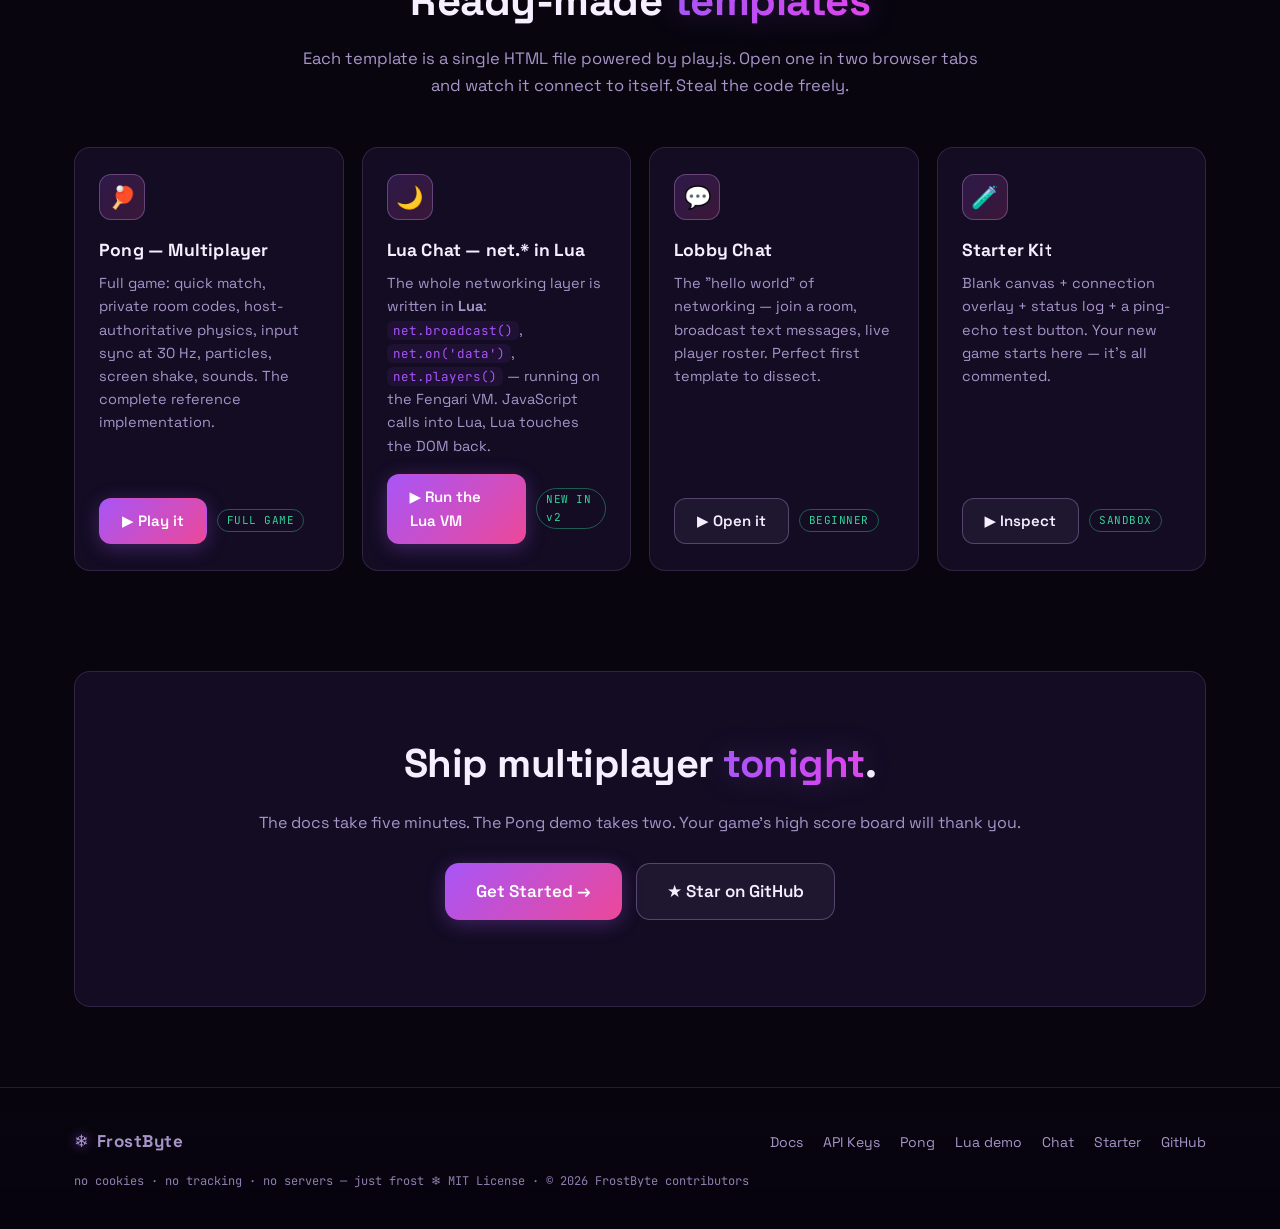
==== commit b389f2e8: "FrostByte v2.0.0 — midnight theme, Lua multiplayer bridge, API key management - New midnight design " ====
--- a/index.html
+++ b/index.html
@@ -3,9 +3,9 @@
 <head>
   <meta charset="UTF-8">
   <meta name="viewport" content="width=device-width, initial-scale=1.0">
-  <title>FrostByte — Free Multiplayer for Every Web Game · play.js</title>
-  <meta name="description" content="FrostByte is a free JavaScript multiplayer library. One script tag, zero servers — matchmaking included, players found on your network, your country, or worldwide.">
-  <meta name="theme-color" content="#05070f">
+  <title>FrostByte — Free Multiplayer for Every Web Game · play.js v2</title>
+  <meta name="description" content="FrostByte is a free JavaScript multiplayer library. One script tag, zero servers — matchmaking included, a Lua bridge for Lua multiplayer, and API key management with usage tracking.">
+  <meta name="theme-color" content="#08050f">
   <meta property="og:title" content="FrostByte — free multiplayer for every web game">
   <meta property="og:description" content="One script. Zero servers. Live matchmaking. Make any HTML5 game multiplayer in minutes.">
   <meta property="og:type" content="website">
@@ -28,6 +28,7 @@
       <a class="tab active" href="index.html">Home</a>
       <a class="tab" href="docs.html">Docs</a>
       <a class="tab" href="templates/pong.html">Templates</a>
+      <a class="tab" href="keys.html">API Keys</a>
       <a class="tab" href="https://github.com/gefrus112/FrostByte" target="_blank" rel="noopener">GitHub ↗</a>
     </nav>
     <a class="btn btn-primary nav-cta" href="docs.html">Get Started</a>
@@ -39,14 +40,14 @@
     <section class="hero">
       <canvas id="mesh" class="hero-mesh"></canvas>
       <div class="hero-copy reveal">
-        <div class="pill"><span class="dot"></span> v1.0.0 · MIT · 100% free forever</div>
+        <div class="pill"><span class="dot"></span> v2.0.0 · MIT · 100% free forever</div>
         <h1>Multiplayer for every game.<br><span class="grad">One script. Zero servers.</span></h1>
         <p class="lead">
           <strong>FrostByte</strong> is a tiny JavaScript library that turns any HTML/CSS/JS game into a
-          live multiplayer experience. Drop in <code style="font-family:var(--mono);color:var(--cyan)">play.js</code>,
+          live multiplayer experience. Drop in <code style="font-family:var(--mono);color:var(--vio)">play.js</code>,
           call <strong>quickMatch()</strong> — and your game searches for players on
           <strong>your network</strong>, in <strong>your country</strong>, then <strong>worldwide</strong>.
-          No backend. No keys. No bills.
+          Write the networking in JavaScript — or in <strong>Lua</strong> with the new bridge. No backend. No bills.
         </p>
         <div class="cta-row">
           <a class="btn btn-primary btn-lg" href="docs.html">Read the Docs →</a>
@@ -110,9 +111,19 @@
           <p>Star topology: the room host relays traffic between players, so 2–8 player games work without a server, and guest→guest messages just work via <code>send(data, toId)</code>.</p>
         </div>
         <div class="card reveal">
+          <div class="ico">🌙</div>
+          <h3>Multiplayer in Lua</h3>
+          <p><strong>New in v2.</strong> Add <code>play-lua.js</code> and write your networking in <strong>Lua</strong> — a full <code>net.*</code> table runs on the Fengari VM in the browser, riding the same P2P mesh.</p>
+        </div>
+        <div class="card reveal d1">
+          <div class="ico">🔑</div>
+          <h3>API keys &amp; usage tracking</h3>
+          <p><strong>New in v2.</strong> Generate keys, allow-list site URLs, and see <strong>the exact page URL every key is used from</strong> — in the <a href="keys.html">API Keys dashboard</a>.</p>
+        </div>
+        <div class="card reveal d2">
           <div class="ico">🧩</div>
           <h3>Templates included</h3>
-          <p>Copy-paste starting points: a full <strong>multiplayer Pong</strong>, a lobby <strong>chat</strong>, and a minimal <strong>starter</strong>. Fork one and rename the sprites — done.</p>
+          <p>Copy-paste starting points: a full <strong>multiplayer Pong</strong>, a lobby <strong>chat</strong>, a <strong>Lua</strong>-powered room, and a minimal <strong>starter</strong>. Fork one and rename the sprites — done.</p>
         </div>
         <div class="card reveal d1">
           <div class="ico">🛠</div>
@@ -186,6 +197,15 @@
           </div>
         </div>
         <div class="card tpl-card reveal d1">
+          <div class="ico">🌙</div>
+          <h3>Lua Chat — net.* in Lua</h3>
+          <p>The whole networking layer is written in <strong>Lua</strong>: <code>net.broadcast()</code>, <code>net.on('data')</code>, <code>net.players()</code> — running on the Fengari VM. JavaScript calls into Lua, Lua touches the DOM back.</p>
+          <div class="tpl-meta">
+            <a class="btn btn-primary" href="templates/lua.html">▶ Run the Lua VM</a>
+            <span class="diff">NEW IN v2</span>
+          </div>
+        </div>
+        <div class="card tpl-card reveal d2">
           <div class="ico">💬</div>
           <h3>Lobby Chat</h3>
           <p>The "hello world" of networking — join a room, broadcast text messages, live player roster. Perfect first template to dissect.</p>
@@ -194,7 +214,7 @@
             <span class="diff">BEGINNER</span>
           </div>
         </div>
-        <div class="card tpl-card reveal d2">
+        <div class="card tpl-card reveal d3">
           <div class="ico">🧪</div>
           <h3>Starter Kit</h3>
           <p>Blank canvas + connection overlay + status log + a ping-echo test button. Your new game starts here — it's all commented.</p>
@@ -225,7 +245,9 @@
         <a class="brand" href="index.html"><span class="flake">❄</span> FrostByte</a>
         <nav>
           <a href="docs.html">Docs</a>
+          <a href="keys.html">API Keys</a>
           <a href="templates/pong.html">Pong</a>
+          <a href="templates/lua.html">Lua demo</a>
           <a href="templates/chat.html">Chat</a>
           <a href="templates/starter.html">Starter</a>
           <a href="https://github.com/gefrus112/FrostByte" target="_blank" rel="noopener">GitHub</a>
--- a/css/style.css
+++ b/css/style.css
@@ -1,24 +1,25 @@
 /* ═══════════════════════════════════════════════════════════════
-   FrostByte — frost & neon design system
+   FrostByte v2 — MIDNIGHT design system
+   Dark · violet · magenta — deliberately NOT blue.
    ═══════════════════════════════════════════════════════════════ */
 
 :root {
-  --bg:        #05070f;
-  --bg-2:      #0a0f1e;
-  --panel:     rgba(13, 20, 38, .66);
-  --panel-2:   rgba(9, 14, 28, .85);
-  --line:      rgba(125, 211, 252, .14);
-  --line-2:    rgba(125, 211, 252, .30);
-  --text:      #e8f6ff;
-  --muted:     #8aa2c0;
-  --cyan:      #22d3ee;
-  --ice:       #7dd3fc;
-  --blue:      #3b82f6;
-  --violet:    #8b5cf6;
+  --bg:        #08050f;
+  --bg-2:      #100a1e;
+  --panel:     rgba(26, 17, 46, .66);
+  --panel-2:   rgba(17, 11, 31, .88);
+  --line:      rgba(216, 180, 254, .14);
+  --line-2:    rgba(216, 180, 254, .30);
+  --text:      #f5efff;
+  --muted:     #a795c9;
+  --vio:       #a855f7;   /* primary accent — violet   */
+  --mag:       #d946ef;   /* secondary — fuchsia       */
+  --pink:      #ec4899;   /* tertiary — hot pink       */
+  --rose:      #f472b6;   /* highlight — rose          */
   --good:      #34d399;
   --warn:      #fbbf24;
   --bad:       #f87171;
-  --glow:      0 0 24px rgba(34, 211, 238, .35);
+  --glow:      0 0 24px rgba(168, 85, 247, .38);
   --radius:    16px;
   --font:      'Space Grotesk', 'Segoe UI', system-ui, sans-serif;
   --mono:      'JetBrains Mono', 'Fira Code', Consolas, monospace;
@@ -37,16 +38,16 @@
   -webkit-font-smoothing: antialiased;
 }
 
-::selection { background: rgba(34, 211, 238, .35); }
+::selection { background: rgba(168, 85, 247, .35); }
 
 ::-webkit-scrollbar { width: 10px; }
 ::-webkit-scrollbar-track { background: var(--bg); }
 ::-webkit-scrollbar-thumb {
-  background: linear-gradient(180deg, #164e63, #1e3a8a);
+  background: linear-gradient(180deg, #6b21a8, #9d174d);
   border-radius: 8px;
 }
 
-a { color: var(--ice); text-decoration: none; }
+a { color: var(--mag); text-decoration: none; }
 img { max-width: 100%; }
 
 /* ── ambient layers ─────────────────────────────────────────── */
@@ -71,16 +72,16 @@
 }
 .aurora .a1 {
   width: 55vw; height: 55vw; left: -12vw; top: -18vw;
-  background: radial-gradient(circle, #164e63 0%, transparent 65%);
+  background: radial-gradient(circle, #4c1d95 0%, transparent 65%);
 }
 .aurora .a2 {
   width: 48vw; height: 48vw; right: -14vw; top: 8vh;
-  background: radial-gradient(circle, #1e3a8a 0%, transparent 65%);
+  background: radial-gradient(circle, #831843 0%, transparent 65%);
   animation-delay: -8s;
 }
 .aurora .a3 {
   width: 40vw; height: 40vw; left: 30vw; bottom: -22vw;
-  background: radial-gradient(circle, #4c1d95 0%, transparent 65%);
+  background: radial-gradient(circle, #701a75 0%, transparent 65%);
   animation-delay: -16s;
 }
 @keyframes drift {
@@ -92,8 +93,8 @@
 .grid-overlay {
   position: fixed; inset: 0; z-index: 0; pointer-events: none;
   background-image:
-    linear-gradient(rgba(125, 211, 252, .05) 1px, transparent 1px),
-    linear-gradient(90deg, rgba(125, 211, 252, .05) 1px, transparent 1px);
+    linear-gradient(rgba(216, 180, 254, .05) 1px, transparent 1px),
+    linear-gradient(90deg, rgba(216, 180, 254, .05) 1px, transparent 1px);
   background-size: 44px 44px;
   mask-image: radial-gradient(ellipse 90% 60% at 50% 0%, #000 30%, transparent 75%);
   -webkit-mask-image: radial-gradient(ellipse 90% 60% at 50% 0%, #000 30%, transparent 75%);
@@ -119,7 +120,7 @@
   position: sticky; top: 12px; z-index: 50;
   max-width: 1180px; margin: 12px auto 0; padding: 10px 18px;
   display: flex; align-items: center; gap: 18px;
-  box-shadow: 0 8px 32px rgba(2, 6, 17, .5);
+  box-shadow: 0 8px 32px rgba(6, 2, 14, .5);
 }
 
 .brand {
@@ -129,12 +130,12 @@
 }
 .brand .flake {
   display: inline-block;
-  filter: drop-shadow(0 0 6px rgba(34, 211, 238, .8));
+  filter: drop-shadow(0 0 6px rgba(168, 85, 247, .8));
   animation: spin 14s linear infinite;
 }
 @keyframes spin { to { transform: rotate(360deg); } }
 .brand-sub {
-  font-family: var(--mono); font-size: 11px; color: var(--cyan);
+  font-family: var(--mono); font-size: 11px; color: var(--vio);
   border: 1px solid var(--line-2); border-radius: 6px;
   padding: 1px 7px; letter-spacing: 0;
 }
@@ -147,10 +148,10 @@
   transition: all .25s ease;
   position: relative;
 }
-.tab:hover { color: var(--text); background: rgba(125, 211, 252, .08); }
+.tab:hover { color: var(--text); background: rgba(216, 180, 254, .08); }
 .tab.active {
-  color: #04121a;
-  background: linear-gradient(135deg, var(--cyan), var(--blue));
+  color: #fff;
+  background: linear-gradient(135deg, var(--vio), var(--pink));
   font-weight: 700;
   box-shadow: var(--glow);
 }
@@ -170,9 +171,9 @@
 .btn:active { transform: scale(.97); }
 
 .btn-primary {
-  color: #04121a;
-  background: linear-gradient(135deg, var(--cyan) 0%, var(--blue) 100%);
-  box-shadow: 0 4px 20px rgba(34, 211, 238, .30);
+  color: #fff;
+  background: linear-gradient(135deg, var(--vio) 0%, var(--pink) 100%);
+  box-shadow: 0 4px 20px rgba(168, 85, 247, .30);
 }
 .btn-primary::after {
   content: ''; position: absolute; top: 0; left: -80%;
@@ -181,15 +182,15 @@
   transform: skewX(-20deg);
   transition: left .5s ease;
 }
-.btn-primary:hover { transform: translateY(-2px); box-shadow: 0 8px 30px rgba(34, 211, 238, .45); }
+.btn-primary:hover { transform: translateY(-2px); box-shadow: 0 8px 30px rgba(168, 85, 247, .45); }
 .btn-primary:hover::after { left: 130%; }
 
 .btn-ghost {
   color: var(--text);
-  background: rgba(125, 211, 252, .06);
+  background: rgba(216, 180, 254, .06);
   border-color: var(--line-2);
 }
-.btn-ghost:hover { background: rgba(125, 211, 252, .14); box-shadow: var(--glow); transform: translateY(-2px); }
+.btn-ghost:hover { background: rgba(216, 180, 254, .14); box-shadow: var(--glow); transform: translateY(-2px); }
 
 .btn-lg { padding: 14px 30px; font-size: 17px; border-radius: 14px; }
 
@@ -211,11 +212,11 @@
 
 .pill {
   display: inline-flex; align-items: center; gap: 8px;
-  font-family: var(--mono); font-size: 12.5px; color: var(--ice);
+  font-family: var(--mono); font-size: 12.5px; color: var(--mag);
   border: 1px solid var(--line-2); border-radius: 999px;
   padding: 5px 14px; margin-bottom: 22px;
-  background: rgba(34, 211, 238, .06);
-  box-shadow: 0 0 18px rgba(34, 211, 238, .12) inset;
+  background: rgba(168, 85, 247, .06);
+  box-shadow: 0 0 18px rgba(168, 85, 247, .12) inset;
 }
 .pill .dot {
   width: 7px; height: 7px; border-radius: 50%;
@@ -232,10 +233,10 @@
 }
 
 .grad {
-  background: linear-gradient(90deg, var(--cyan) 0%, var(--ice) 45%, var(--violet) 100%);
+  background: linear-gradient(90deg, var(--vio) 0%, var(--mag) 45%, var(--rose) 100%);
   -webkit-background-clip: text; background-clip: text;
   -webkit-text-fill-color: transparent; color: transparent;
-  filter: drop-shadow(0 0 14px rgba(34, 211, 238, .25));
+  filter: drop-shadow(0 0 14px rgba(168, 85, 247, .25));
 }
 
 .lead { font-size: 18px; color: var(--muted); max-width: 54ch; margin-bottom: 30px; }
@@ -247,18 +248,18 @@
   font-family: var(--mono); font-size: 13px; color: var(--muted);
   display: inline-flex; align-items: center; gap: 8px;
 }
-.region-badge b { color: var(--cyan); font-weight: 600; }
+.region-badge b { color: var(--vio); font-weight: 600; }
 
 /* ── hero terminal ──────────────────────────────────────────── */
 
 .hero-term {
   padding: 0; overflow: hidden; position: relative;
-  box-shadow: 0 24px 60px rgba(2, 6, 17, .6);
+  box-shadow: 0 24px 60px rgba(6, 2, 14, .6);
 }
 .term-bar {
   display: flex; align-items: center; gap: 7px;
   padding: 12px 16px;
-  background: rgba(2, 6, 17, .7);
+  background: rgba(6, 2, 14, .7);
   border-bottom: 1px solid var(--line);
 }
 .term-bar span {
@@ -275,16 +276,16 @@
   margin: 0; padding: 22px 24px;
   font-family: var(--mono); font-size: 14.5px; line-height: 1.75;
   overflow-x: auto; min-height: 320px;
-  background: linear-gradient(180deg, rgba(2, 6, 17, .35), transparent);
+  background: linear-gradient(180deg, rgba(6, 2, 14, .35), transparent);
 }
 .t-kw  { color: #c4b5fd; }
-.t-fn  { color: var(--cyan); }
+.t-fn  { color: var(--vio); }
 .t-str { color: #86efac; }
-.t-cm  { color: #5b7391; font-style: italic; }
-.t-pr  { color: var(--ice); }
+.t-cm  { color: #8f7fae; font-style: italic; }
+.t-pr  { color: var(--mag); }
 
 .typing::after {
-  content: '▋'; color: var(--cyan);
+  content: '▋'; color: var(--vio);
   animation: caret 1s steps(1) infinite;
 }
 @keyframes caret { 50% { opacity: 0; } }
@@ -322,25 +323,25 @@
 .card::before {
   content: ''; position: absolute; inset: 0;
   background: radial-gradient(400px circle at var(--mx, 50%) var(--my, 0%),
-              rgba(34, 211, 238, .10), transparent 45%);
+              rgba(168, 85, 247, .10), transparent 45%);
   opacity: 0; transition: opacity .3s ease;
   pointer-events: none;
 }
-.card:hover { transform: translateY(-5px); border-color: var(--line-2); box-shadow: 0 14px 40px rgba(2, 6, 17, .55), var(--glow); }
+.card:hover { transform: translateY(-5px); border-color: var(--line-2); box-shadow: 0 14px 40px rgba(6, 2, 14, .55), var(--glow); }
 .card:hover::before { opacity: 1; }
 
 .card .ico {
   width: 46px; height: 46px; border-radius: 12px;
   display: grid; place-items: center; font-size: 22px;
-  background: linear-gradient(135deg, rgba(34, 211, 238, .16), rgba(139, 92, 246, .16));
+  background: linear-gradient(135deg, rgba(168, 85, 247, .18), rgba(236, 72, 153, .18));
   border: 1px solid var(--line-2);
   margin-bottom: 16px;
 }
 .card h3 { font-size: 17.5px; margin-bottom: 8px; letter-spacing: .2px; }
 .card p { color: var(--muted); font-size: 14.5px; }
 .card code {
-  font-family: var(--mono); font-size: 12.5px; color: var(--cyan);
-  background: rgba(34, 211, 238, .08); padding: 1px 6px; border-radius: 6px;
+  font-family: var(--mono); font-size: 12.5px; color: var(--vio);
+  background: rgba(168, 85, 247, .08); padding: 1px 6px; border-radius: 6px;
 }
 
 /* ── how-it-works steps ─────────────────────────────────────── */
@@ -354,10 +355,10 @@
   background: var(--panel); border: 1px solid var(--line); border-radius: var(--radius);
 }
 .step .num {
-  font-family: var(--mono); font-size: 13px; color: var(--cyan);
+  font-family: var(--mono); font-size: 13px; color: var(--vio);
   border: 1px solid var(--line-2); border-radius: 8px;
   display: inline-block; padding: 2px 10px; margin-bottom: 14px;
-  background: rgba(34, 211, 238, .07);
+  background: rgba(168, 85, 247, .07);
 }
 .step h3 { margin-bottom: 10px; font-size: 18px; }
 .step p { color: var(--muted); font-size: 14.5px; margin-bottom: 14px; }
@@ -366,13 +367,13 @@
 
 .codeblock {
   border: 1px solid var(--line); border-radius: 12px;
-  overflow: hidden; background: rgba(2, 6, 17, .72);
+  overflow: hidden; background: rgba(6, 2, 14, .72);
   margin: 14px 0;
 }
 .cb-head {
   display: flex; align-items: center;
   padding: 8px 14px;
-  background: rgba(125, 211, 252, .05);
+  background: rgba(216, 180, 254, .05);
   border-bottom: 1px solid var(--line);
 }
 .cb-head em {
@@ -382,12 +383,12 @@
 .copy {
   margin-left: auto;
   font-family: var(--mono); font-size: 11.5px;
-  color: var(--ice); background: rgba(34, 211, 238, .08);
+  color: var(--mag); background: rgba(168, 85, 247, .08);
   border: 1px solid var(--line-2); border-radius: 7px;
   padding: 4px 12px; cursor: pointer;
   transition: all .2s ease;
 }
-.copy:hover { background: rgba(34, 211, 238, .2); box-shadow: var(--glow); }
+.copy:hover { background: rgba(168, 85, 247, .2); box-shadow: var(--glow); }
 .copy.done { color: #04121a; background: var(--good); border-color: var(--good); }
 .codeblock pre {
   margin: 0; padding: 16px 18px; overflow-x: auto;
@@ -398,9 +399,9 @@
 
 .how-note {
   margin-top: 26px; text-align: center;
-  font-family: var(--mono); font-size: 13.5px; color: var(--ice);
-}
-.how-note b { color: var(--cyan); }
+  font-family: var(--mono); font-size: 13.5px; color: var(--mag);
+}
+.how-note b { color: var(--vio); }
 
 /* ── stats band ─────────────────────────────────────────────── */
 
@@ -412,7 +413,7 @@
 }
 .stat .n {
   font-size: 40px; font-weight: 700; font-family: var(--mono);
-  background: linear-gradient(90deg, var(--cyan), var(--violet));
+  background: linear-gradient(90deg, var(--vio), var(--rose));
   -webkit-background-clip: text; background-clip: text;
   -webkit-text-fill-color: transparent; color: transparent;
 }
@@ -463,10 +464,10 @@
   border-left: 2px solid transparent;
   transition: all .2s ease;
 }
-.docs-nav a:hover { color: var(--text); background: rgba(125, 211, 252, .07); }
+.docs-nav a:hover { color: var(--text); background: rgba(216, 180, 254, .07); }
 .docs-nav a.active {
-  color: var(--cyan); background: rgba(34, 211, 238, .08);
-  border-left-color: var(--cyan);
+  color: var(--vio); background: rgba(168, 85, 247, .08);
+  border-left-color: var(--vio);
 }
 
 .docs-body { min-width: 0; }
@@ -476,40 +477,40 @@
   display: flex; align-items: center; gap: 12px;
 }
 .docs-body h2 .anchor {
-  font-family: var(--mono); font-size: 13px; color: var(--cyan);
+  font-family: var(--mono); font-size: 13px; color: var(--vio);
   border: 1px solid var(--line-2); border-radius: 7px; padding: 1px 8px;
-  background: rgba(34, 211, 238, .07); font-weight: 400;
-}
-.docs-body h3 { font-size: 19px; margin: 26px 0 10px; color: var(--ice); }
+  background: rgba(168, 85, 247, .07); font-weight: 400;
+}
+.docs-body h3 { font-size: 19px; margin: 26px 0 10px; color: var(--mag); }
 .docs-body p { color: #b9cbe0; margin-bottom: 14px; max-width: 75ch; }
 .docs-body p strong, .docs-body li strong { color: var(--text); }
 .docs-body ul, .docs-body ol { margin: 0 0 16px 22px; color: #b9cbe0; }
 .docs-body li { margin-bottom: 8px; }
 .docs-body code {
-  font-family: var(--mono); font-size: 13px; color: var(--cyan);
-  background: rgba(34, 211, 238, .09); padding: 1.5px 7px; border-radius: 6px;
+  font-family: var(--mono); font-size: 13px; color: var(--vio);
+  background: rgba(168, 85, 247, .09); padding: 1.5px 7px; border-radius: 6px;
 }
 
 /* API tables */
 .api-table { width: 100%; border-collapse: collapse; margin: 14px 0 22px; font-size: 14px; }
 .api-table th {
   text-align: left; font-family: var(--mono); font-size: 12px;
-  letter-spacing: .8px; text-transform: uppercase; color: var(--ice);
+  letter-spacing: .8px; text-transform: uppercase; color: var(--mag);
   padding: 10px 14px; border-bottom: 1px solid var(--line-2);
-  background: rgba(125, 211, 252, .05);
+  background: rgba(216, 180, 254, .05);
 }
 .api-table td {
   padding: 11px 14px; border-bottom: 1px solid var(--line);
   color: #b9cbe0; vertical-align: top;
 }
-.api-table td:first-child { font-family: var(--mono); color: var(--cyan); white-space: nowrap; font-size: 13px; }
-.api-table tr:hover td { background: rgba(125, 211, 252, .04); }
+.api-table td:first-child { font-family: var(--mono); color: var(--vio); white-space: nowrap; font-size: 13px; }
+.api-table tr:hover td { background: rgba(216, 180, 254, .04); }
 
 /* callouts */
 .callout {
-  border: 1px solid var(--line-2); border-left: 3px solid var(--cyan);
+  border: 1px solid var(--line-2); border-left: 3px solid var(--vio);
   border-radius: 12px; padding: 16px 18px; margin: 18px 0;
-  background: rgba(34, 211, 238, .05); font-size: 14.5px; color: #b9cbe0;
+  background: rgba(168, 85, 247, .05); font-size: 14.5px; color: #b9cbe0;
 }
 .callout.warn { border-left-color: var(--warn); background: rgba(251, 191, 36, .05); }
 .callout.ok   { border-left-color: var(--good); background: rgba(52, 211, 153, .05); }
@@ -527,9 +528,9 @@
   transition: background .2s ease;
 }
 details summary::-webkit-details-marker { display: none; }
-details summary::before { content: '❄'; color: var(--cyan); font-size: 13px; transition: transform .3s ease; }
+details summary::before { content: '❄'; color: var(--vio); font-size: 13px; transition: transform .3s ease; }
 details[open] summary::before { transform: rotate(90deg); }
-details summary:hover { background: rgba(125, 211, 252, .05); }
+details summary:hover { background: rgba(216, 180, 254, .05); }
 details .faq-body { padding: 0 20px 18px; color: var(--muted); font-size: 14.5px; }
 
 /* ═══════════════════════ footer ══════════════════════════════ */
@@ -537,7 +538,7 @@
 footer {
   border-top: 1px solid var(--line);
   padding: 40px 0 46px; margin-top: 30px;
-  background: linear-gradient(180deg, transparent, rgba(2, 6, 17, .6));
+  background: linear-gradient(180deg, transparent, rgba(6, 2, 14, .6));
 }
 .foot {
   display: flex; flex-wrap: wrap; gap: 24px; align-items: center;
@@ -546,8 +547,8 @@
 .foot .brand { font-size: 17px; }
 .foot nav { margin-left: auto; display: flex; gap: 20px; flex-wrap: wrap; }
 .foot a { color: var(--muted); }
-.foot a:hover { color: var(--cyan); }
-.foot-note { margin-top: 16px; font-family: var(--mono); font-size: 12px; color: #5b7391; }
+.foot a:hover { color: var(--vio); }
+.foot-note { margin-top: 16px; font-family: var(--mono); font-size: 12px; color: #8f7fae; }
 
 /* ═══════════════════════ reveal anim ═════════════════════════ */
 
@@ -583,4 +584,61 @@
   .reveal { opacity: 1; transform: none; transition: none; }
   html { scroll-behavior: auto; }
   #snow { display: none; }
-}
+  .grad, .hero-term::before, .hero-term::after, .card::after { animation: none !important; }
+}
+
+/* ═════════════════════ v2 midnight effects ═══════════════════ */
+
+/* animated gradient text — the accent never sits still */
+.grad {
+  background-size: 200% auto;
+  animation: gradShift 7s linear infinite;
+}
+@keyframes gradShift { to { background-position: 200% center; } }
+
+/* hero terminal: animated neon frame + scanlines + breathing glow */
+.hero-term {
+  border: 1px solid transparent;
+  background:
+    linear-gradient(var(--panel-2), var(--panel-2)) padding-box,
+    linear-gradient(115deg, rgba(168,85,247,.55), rgba(236,72,153,.55), rgba(217,70,239,.45), rgba(168,85,247,.55)) border-box;
+  background-size: auto, 300% 300%;
+  animation: frameFlow 8s ease infinite, glowPulse 4s ease-in-out infinite;
+}
+@keyframes frameFlow {
+  0%, 100% { background-position: 0% 50%, 0% 50%; }
+  50%      { background-position: 0% 50%, 100% 50%; }
+}
+@keyframes glowPulse {
+  0%, 100% { box-shadow: 0 24px 60px rgba(6, 2, 14, .6), 0 0 22px rgba(168, 85, 247, .18); }
+  50%      { box-shadow: 0 24px 60px rgba(6, 2, 14, .6), 0 0 44px rgba(236, 72, 153, .30); }
+}
+.hero-term::after {
+  content: ''; position: absolute; inset: 0; pointer-events: none;
+  background: repeating-linear-gradient(0deg, rgba(216,180,254,.045) 0 1px, transparent 1px 3px);
+  mix-blend-mode: screen;
+}
+
+/* cards: top accent line wipes in on hover */
+.card::after {
+  content: ''; position: absolute; top: 0; left: 0; right: 0; height: 2px;
+  background: linear-gradient(90deg, var(--vio), var(--mag), var(--pink));
+  transform: scaleX(0); transform-origin: left;
+  transition: transform .45s cubic-bezier(.2,.8,.2,1);
+}
+.card:hover::after { transform: scaleX(1); }
+
+/* code blocks breathe violet on hover */
+.codeblock { transition: border-color .3s ease, box-shadow .3s ease; }
+.codeblock:hover { border-color: var(--line-2); box-shadow: 0 0 26px rgba(168, 85, 247, .16); }
+
+/* nav gets a moving accent underline on hover */
+.tab { position: relative; }
+.tab::after {
+  content: ''; position: absolute; left: 14px; right: 14px; bottom: 4px; height: 2px;
+  border-radius: 2px;
+  background: linear-gradient(90deg, var(--vio), var(--pink));
+  transform: scaleX(0); transform-origin: center;
+  transition: transform .3s ease;
+}
+.tab:not(.active):hover::after { transform: scaleX(1); }
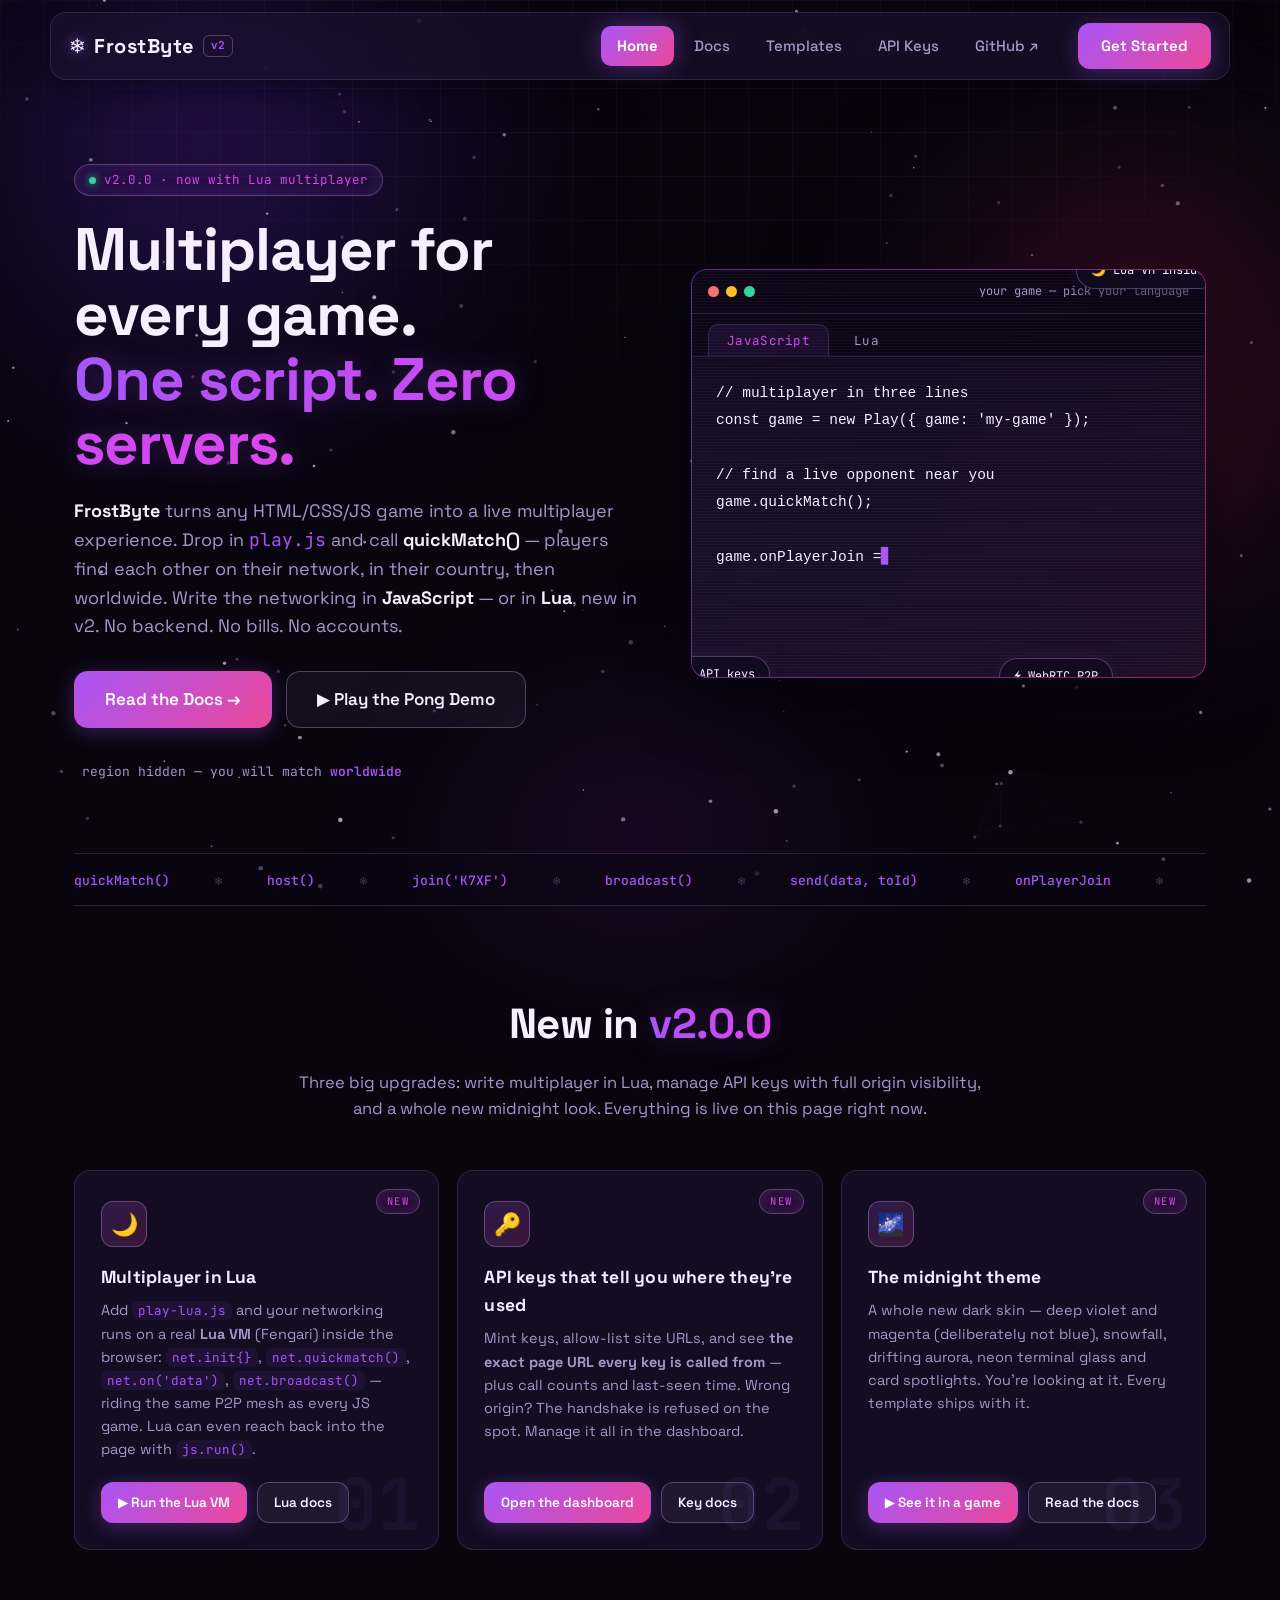
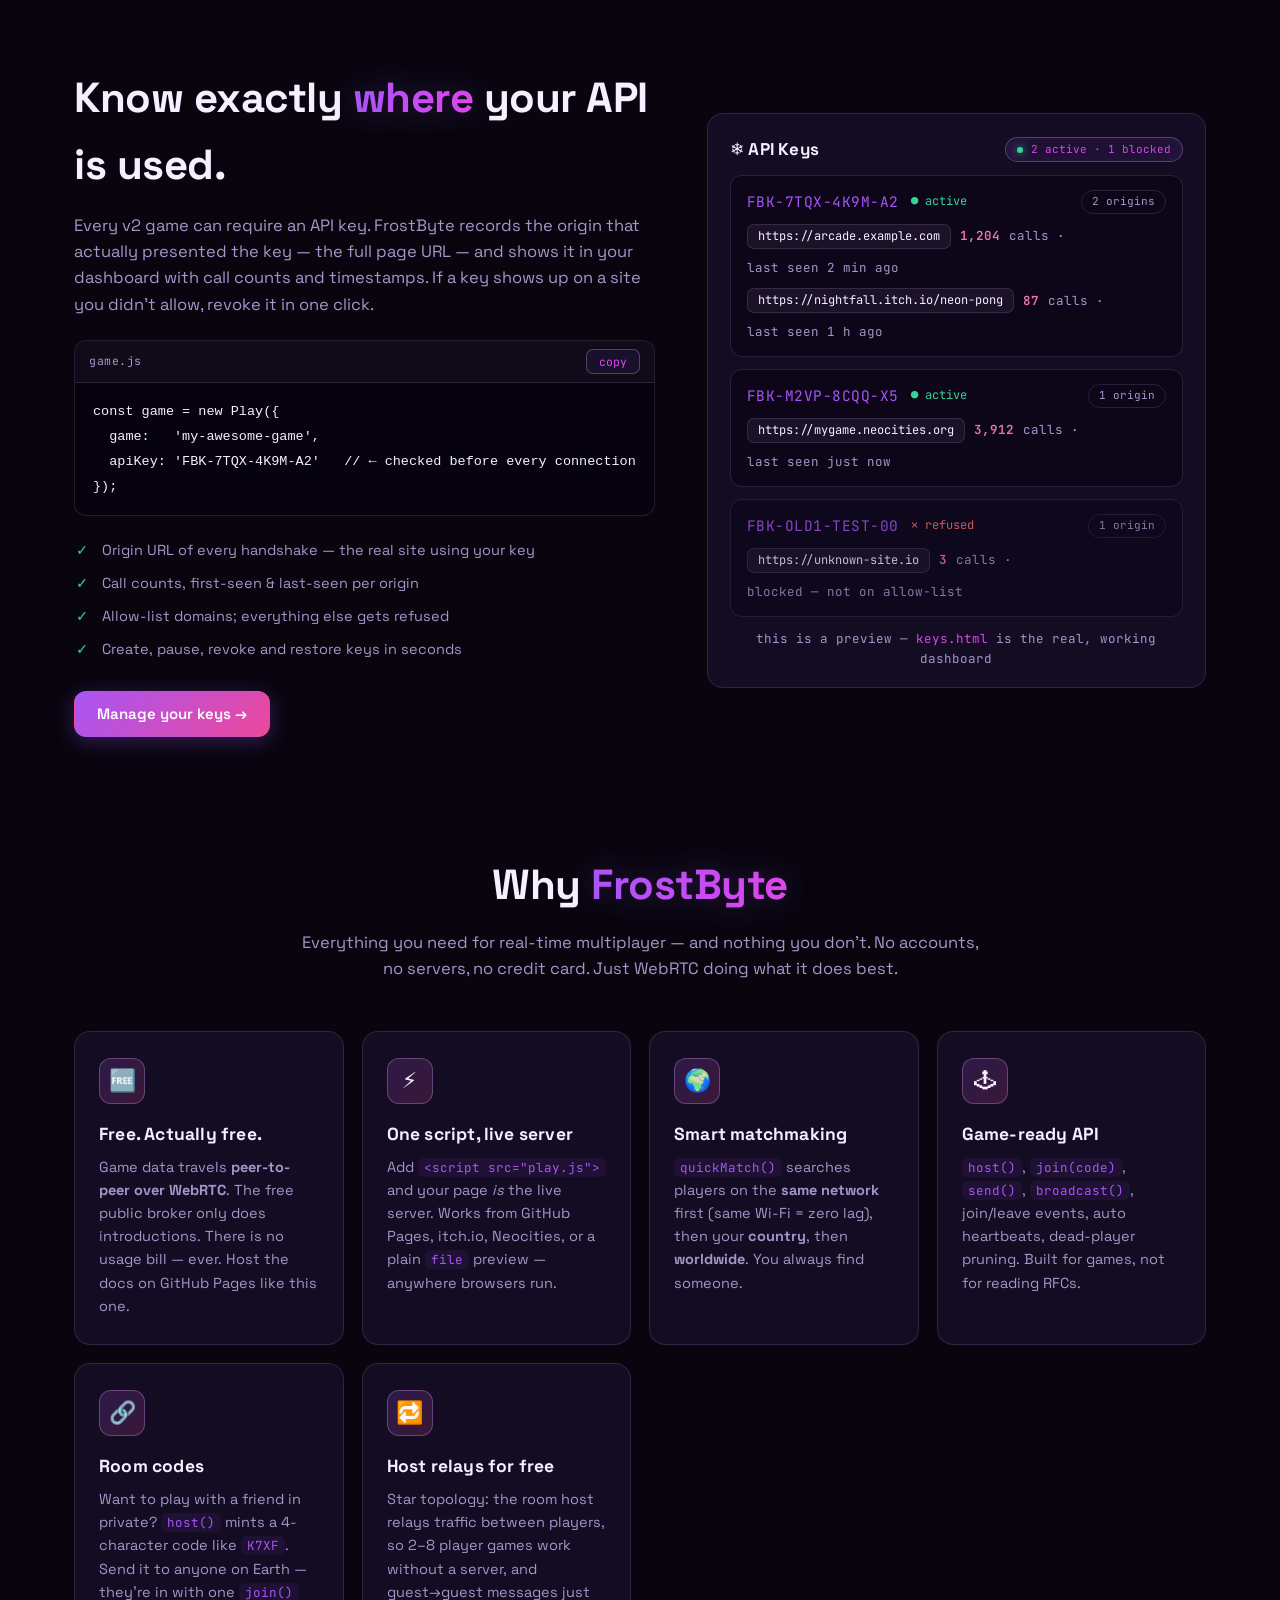
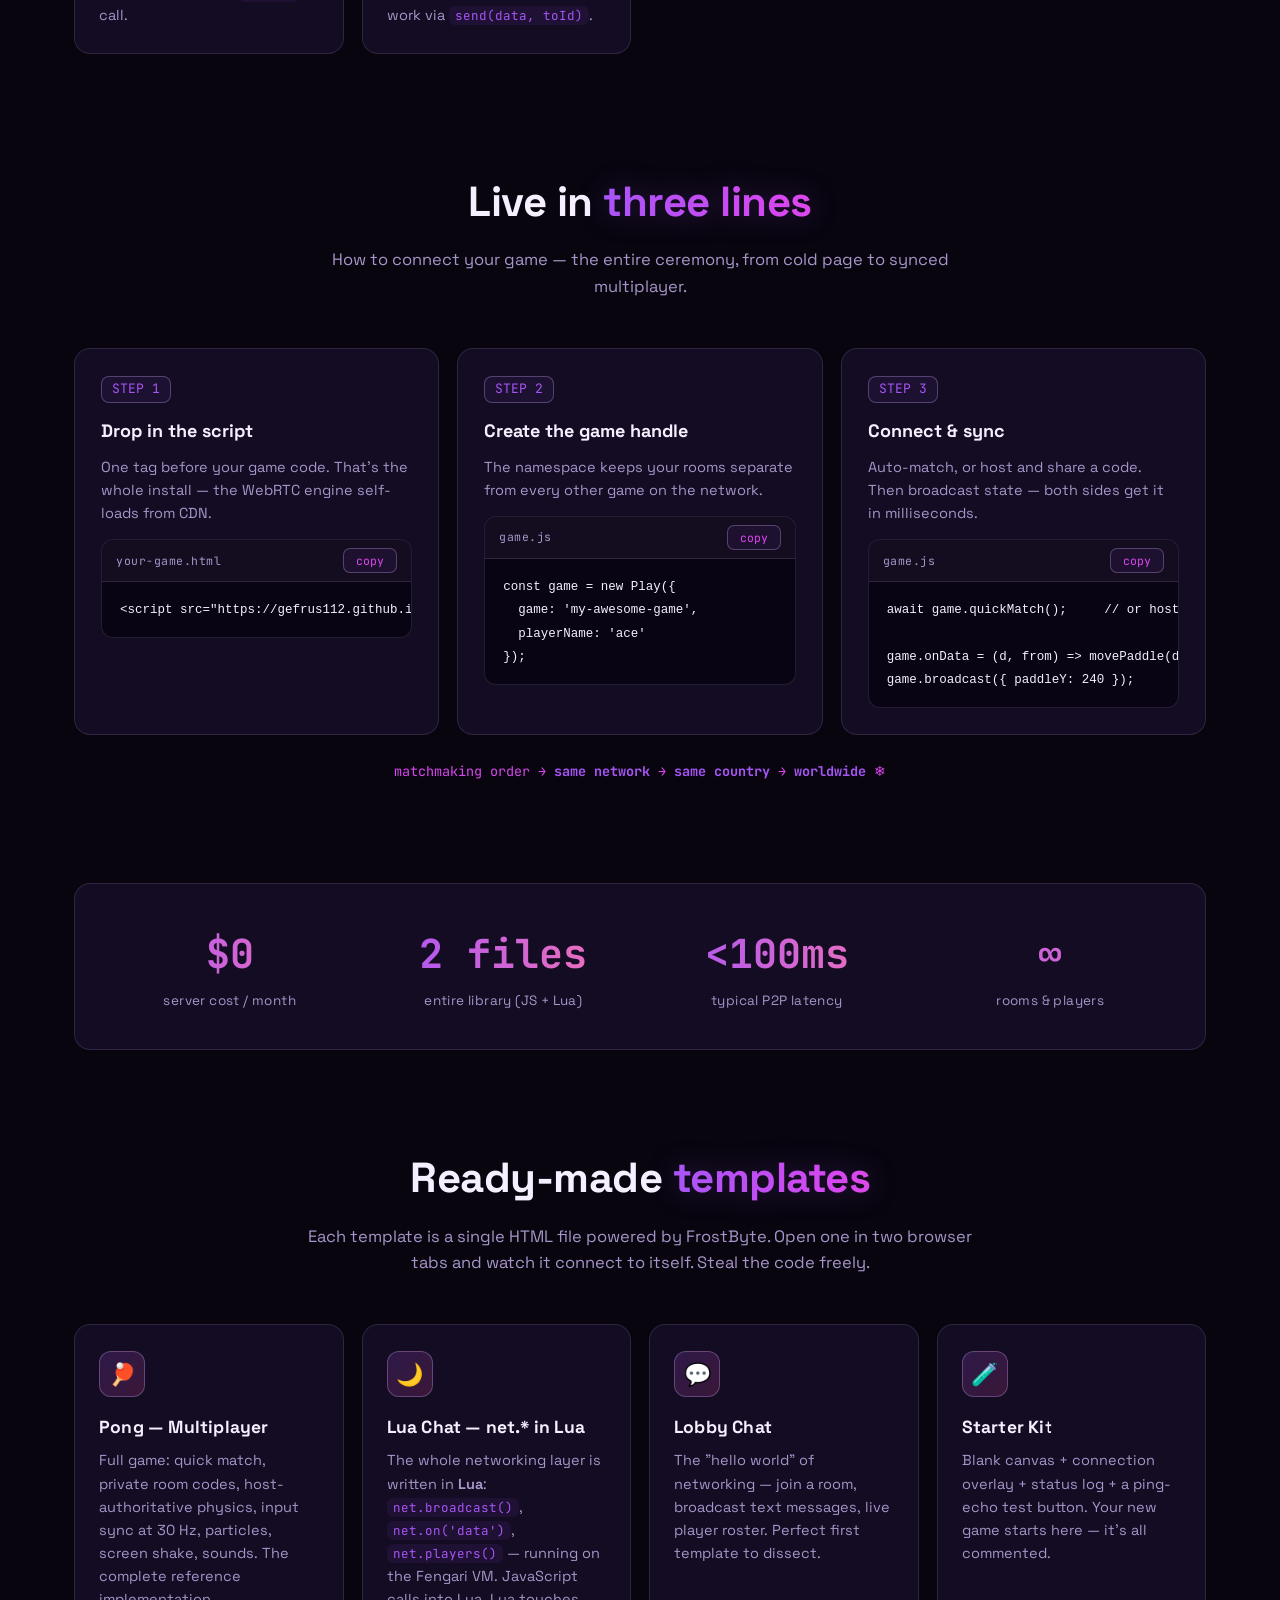
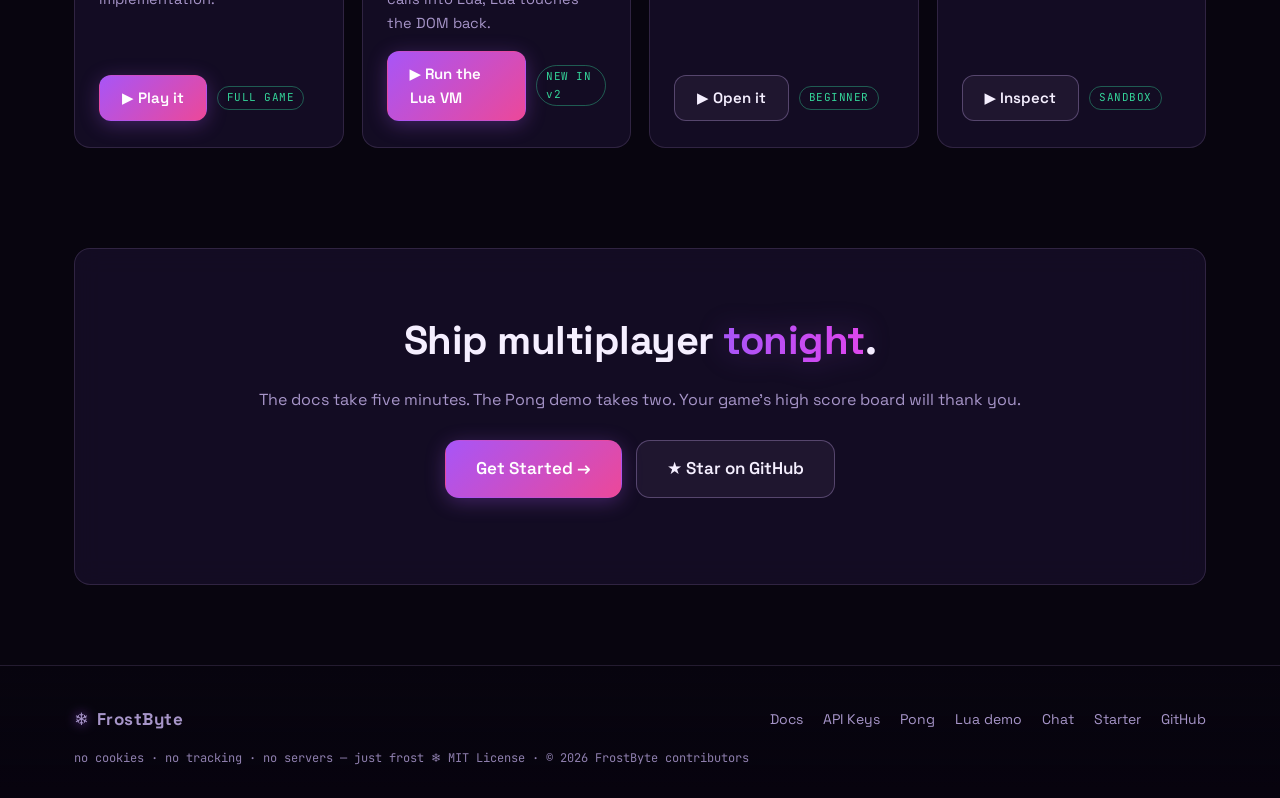
==== commit 81277634: "Landing page 2.0 — JS/Lua language tabs, v2 spotlight, API key origin preview, floating chips, API r" ====
--- a/index.html
+++ b/index.html
@@ -3,17 +3,18 @@
 <head>
   <meta charset="UTF-8">
   <meta name="viewport" content="width=device-width, initial-scale=1.0">
-  <title>FrostByte — Free Multiplayer for Every Web Game · play.js v2</title>
-  <meta name="description" content="FrostByte is a free JavaScript multiplayer library. One script tag, zero servers — matchmaking included, a Lua bridge for Lua multiplayer, and API key management with usage tracking.">
+  <title>FrostByte — Free Multiplayer for Every Web Game · v2</title>
+  <meta name="description" content="FrostByte v2: free JavaScript multiplayer, zero servers. One script tag, live matchmaking, multiplayer in Lua, and API keys that show exactly which site is using them.">
   <meta name="theme-color" content="#08050f">
-  <meta property="og:title" content="FrostByte — free multiplayer for every web game">
-  <meta property="og:description" content="One script. Zero servers. Live matchmaking. Make any HTML5 game multiplayer in minutes.">
+  <meta property="og:title" content="FrostByte v2 — multiplayer for every web game, in JS or Lua">
+  <meta property="og:description" content="One script. Zero servers. Live matchmaking. Lua multiplayer. API keys that show you exactly where they're used.">
   <meta property="og:type" content="website">
   <link rel="icon" href="data:image/svg+xml,&lt;svg xmlns='http://www.w3.org/2000/svg' viewBox='0 0 100 100'&gt;&lt;text y='.9em' font-size='90'&gt;❄&lt;/text&gt;&lt;/svg&gt;">
   <link rel="preconnect" href="https://fonts.googleapis.com">
   <link rel="preconnect" href="https://fonts.gstatic.com" crossorigin>
   <link href="https://fonts.googleapis.com/css2?family=Space+Grotesk:wght@400;500;600;700&family=JetBrains+Mono:wght@400;600&display=swap" rel="stylesheet">
   <link rel="stylesheet" href="css/style.css">
+  <link rel="stylesheet" href="css/landing.css">
 </head>
 <body>
 
@@ -21,9 +22,9 @@
   <div class="aurora"><span class="a1"></span><span class="a2"></span><span class="a3"></span></div>
   <div class="grid-overlay"></div>
 
-  <!-- ═══════════ NAV (tabs) ═══════════ -->
+  <!-- ═══════════ NAV ═══════════ -->
   <header class="nav glass">
-    <a class="brand" href="index.html"><span class="flake">❄</span> FrostByte <span class="brand-sub">play.js</span></a>
+    <a class="brand" href="index.html"><span class="flake">❄</span> FrostByte <span class="brand-sub">v2</span></a>
     <nav class="tabs">
       <a class="tab active" href="index.html">Home</a>
       <a class="tab" href="docs.html">Docs</a>
@@ -39,15 +40,16 @@
     <!-- ═══════════ HERO ═══════════ -->
     <section class="hero">
       <canvas id="mesh" class="hero-mesh"></canvas>
+
       <div class="hero-copy reveal">
-        <div class="pill"><span class="dot"></span> v2.0.0 · MIT · 100% free forever</div>
+        <div class="pill"><span class="dot"></span> v2.0.0 · now with Lua multiplayer</div>
         <h1>Multiplayer for every game.<br><span class="grad">One script. Zero servers.</span></h1>
         <p class="lead">
-          <strong>FrostByte</strong> is a tiny JavaScript library that turns any HTML/CSS/JS game into a
-          live multiplayer experience. Drop in <code style="font-family:var(--mono);color:var(--vio)">play.js</code>,
-          call <strong>quickMatch()</strong> — and your game searches for players on
-          <strong>your network</strong>, in <strong>your country</strong>, then <strong>worldwide</strong>.
-          Write the networking in JavaScript — or in <strong>Lua</strong> with the new bridge. No backend. No bills.
+          <strong>FrostByte</strong> turns any HTML/CSS/JS game into a live multiplayer experience.
+          Drop in <code style="font-family:var(--mono);color:var(--vio)">play.js</code> and call
+          <strong>quickMatch()</strong> — players find each other on their network, in their country,
+          then worldwide. Write the networking in <strong>JavaScript</strong> — or in
+          <strong>Lua</strong>, new in v2. No backend. No bills. No accounts.
         </p>
         <div class="cta-row">
           <a class="btn btn-primary btn-lg" href="docs.html">Read the Docs →</a>
@@ -57,10 +59,15 @@
       </div>
 
       <div class="hero-term glass reveal d2">
-        <div class="term-bar"><span></span><span></span><span></span><em>index.html — your game</em></div>
-        <pre><code id="termCode"><span class="t-cm">&lt;!-- that's the whole setup --&gt;</span>
-<span class="t-kw">&lt;script</span> <span class="t-pr">src</span>=<span class="t-str">"play.js"</span><span class="t-kw">&gt;&lt;/script&gt;</span>
-
+        <span class="fchip c1">🌙 Lua VM inside</span>
+        <span class="fchip c2">🔑 API keys</span>
+        <span class="fchip c3">⚡ WebRTC P2P</span>
+        <div class="term-bar"><span></span><span></span><span></span><em>your game — pick your language</em></div>
+        <div class="term-tabs">
+          <button class="ttab active" data-pane="pane-js" type="button">JavaScript</button>
+          <button class="ttab" data-pane="pane-lua" type="button">Lua</button>
+        </div>
+        <pre class="tpane active" id="pane-js"><code id="termCode"><span class="t-cm">// multiplayer in three lines</span>
 <span class="t-kw">const</span> game = <span class="t-kw">new</span> <span class="t-fn">Play</span>({ game: <span class="t-str">'my-game'</span> });
 
 <span class="t-cm">// find a live opponent near you</span>
@@ -69,8 +76,115 @@
 game.<span class="t-fn">onPlayerJoin</span> = p =&gt;
   console.<span class="t-fn">log</span>(p.name + <span class="t-str">' joined!'</span>);
 
-<span class="t-cm">// sync your game state, instantly</span>
+<span class="t-cm">// sync state, instantly</span>
 game.<span class="t-fn">broadcast</span>({ type: <span class="t-str">'move'</span>, x: <span class="t-pr">128</span> });</code></pre>
+        <pre class="tpane" id="pane-lua"><code><span class="t-cm">-- multiplayer in pure Lua (v2)</span>
+<span class="t-fn">net</span>.<span class="t-fn">init</span>({ game = <span class="t-str">'my-game'</span>, player = <span class="t-str">'moon'</span> })
+
+<span class="t-fn">net</span>.<span class="t-fn">quickmatch</span>(<span class="t-kw">function</span> (isHost)
+  <span class="t-fn">print</span>(<span class="t-str">'connected! host = '</span> .. <span class="t-fn">tostring</span>(isHost))
+<span class="t-kw">end</span>)
+
+<span class="t-fn">net</span>.<span class="t-fn">on</span>(<span class="t-str">'data'</span>, <span class="t-kw">function</span> (d)
+  <span class="t-fn">print</span>(d.type, d.x)
+<span class="t-kw">end</span>)
+
+<span class="t-fn">net</span>.<span class="t-fn">broadcast</span>({ type = <span class="t-str">'move'</span>, x = <span class="t-pr">128</span> })</code></pre>
+      </div>
+    </section>
+
+    <!-- ═══════════ API RIBBON ═══════════ -->
+    <div class="ribbon reveal" aria-hidden="true">
+      <div class="ribbon-track">
+        <span><b>quickMatch()</b></span><span><b>host()</b></span><span><b>join('K7XF')</b></span><span><b>broadcast()</b></span><span><b>send(data, toId)</b></span><span><b>onPlayerJoin</b></span><span><b>net.init{…}</b></span><span><b>net.on('data')</b></span><span><b>net.players()</b></span><span><b>net.broadcast()</b></span><span><b>js.run()</b></span><span><b>Play.keys.create()</b></span><span><b>key.usage()</b></span><span><b>Play.region()</b></span>
+        <span><b>quickMatch()</b></span><span><b>host()</b></span><span><b>join('K7XF')</b></span><span><b>broadcast()</b></span><span><b>send(data, toId)</b></span><span><b>onPlayerJoin</b></span><span><b>net.init{…}</b></span><span><b>net.on('data')</b></span><span><b>net.players()</b></span><span><b>net.broadcast()</b></span><span><b>js.run()</b></span><span><b>Play.keys.create()</b></span><span><b>key.usage()</b></span><span><b>Play.region()</b></span>
+      </div>
+    </div>
+
+    <!-- ═══════════ NEW IN v2 ═══════════ -->
+    <section class="section" id="v2">
+      <h2 class="sec-title reveal">New in <span class="grad">v2.0.0</span></h2>
+      <p class="sec-sub reveal">Three big upgrades: write multiplayer in Lua, manage API keys with full origin visibility, and a whole new midnight look. Everything is live on this page right now.</p>
+
+      <div class="cards">
+        <div class="card spot reveal">
+          <span class="wm">01</span>
+          <div class="tag">NEW</div>
+          <div class="ico">🌙</div>
+          <h3>Multiplayer in Lua</h3>
+          <p>Add <code>play-lua.js</code> and your networking runs on a real <strong>Lua&nbsp;VM</strong> (Fengari) inside the browser: <code>net.init{}</code>, <code>net.quickmatch()</code>, <code>net.on('data')</code>, <code>net.broadcast()</code> — riding the same P2P mesh as every JS game. Lua can even reach back into the page with <code>js.run()</code>.</p>
+          <div class="links">
+            <a class="btn btn-primary" href="templates/lua.html">▶ Run the Lua VM</a>
+            <a class="btn btn-ghost" href="docs.html#lua">Lua docs</a>
+          </div>
+        </div>
+        <div class="card spot reveal d1">
+          <span class="wm">02</span>
+          <div class="tag">NEW</div>
+          <div class="ico">🔑</div>
+          <h3>API keys that tell you where they're used</h3>
+          <p>Mint keys, allow-list site URLs, and see <strong>the exact page URL every key is called from</strong> — plus call counts and last-seen time. Wrong origin? The handshake is refused on the spot. Manage it all in the dashboard.</p>
+          <div class="links">
+            <a class="btn btn-primary" href="keys.html">Open the dashboard</a>
+            <a class="btn btn-ghost" href="docs.html#keys">Key docs</a>
+          </div>
+        </div>
+        <div class="card spot reveal d2">
+          <span class="wm">03</span>
+          <div class="tag">NEW</div>
+          <div class="ico">🌌</div>
+          <h3>The midnight theme</h3>
+          <p>A whole new dark skin — deep violet and magenta (deliberately not blue), snowfall, drifting aurora, neon terminal glass and card spotlights. You're looking at it. Every template ships with it.</p>
+          <div class="links">
+            <a class="btn btn-primary" href="templates/pong.html">▶ See it in a game</a>
+            <a class="btn btn-ghost" href="docs.html">Read the docs</a>
+          </div>
+        </div>
+      </div>
+    </section>
+
+    <!-- ═══════════ API KEYS SPOTLIGHT ═══════════ -->
+    <section class="keys-spot" id="keys">
+      <div class="reveal">
+        <h2 class="sec-title" style="text-align:left">Know exactly <span class="grad">where</span> your API is used.</h2>
+        <p class="sec-sub" style="text-align:left;max-width:52ch;margin-left:0">
+          Every v2 game can require an API key. FrostByte records the origin that actually
+          presented the key — the full page URL — and shows it in your dashboard with call
+          counts and timestamps. If a key shows up on a site you didn't allow, revoke it in one click.
+        </p>
+        <div class="codeblock" style="margin-bottom:18px"><div class="cb-head"><em>game.js</em><button class="copy">copy</button></div>
+<pre><code>const game = new Play({
+  game:   'my-awesome-game',
+  apiKey: 'FBK-7TQX-4K9M-A2'   // ← checked before every connection
+});</code></pre></div>
+        <ul class="checklist">
+          <li>Origin URL of every handshake — the real site using your key</li>
+          <li>Call counts, first-seen &amp; last-seen per origin</li>
+          <li>Allow-list domains; everything else gets refused</li>
+          <li>Create, pause, revoke and restore keys in seconds</li>
+        </ul>
+        <a class="btn btn-primary" href="keys.html">Manage your keys →</a>
+      </div>
+
+      <div class="kpanel glass reveal d2">
+        <div class="kp-head">
+          <h3>❄ API Keys</h3>
+          <span class="pill mini"><span class="dot"></span> 2 active · 1 blocked</span>
+        </div>
+        <div class="krow">
+          <div class="kmain"><code>FBK-7TQX-4K9M-A2</code><span class="kstate ok">● active</span><span class="kuses">2 origins</span></div>
+          <div class="ko"><span class="ourl">https://arcade.example.com</span><b>1,204</b> calls · <span>last seen 2 min ago</span></div>
+          <div class="ko"><span class="ourl">https://nightfall.itch.io/neon-pong</span><b>87</b> calls · <span>last seen 1 h ago</span></div>
+        </div>
+        <div class="krow">
+          <div class="kmain"><code>FBK-M2VP-8CQQ-X5</code><span class="kstate ok">● active</span><span class="kuses">1 origin</span></div>
+          <div class="ko"><span class="ourl">https://mygame.neocities.org</span><b>3,912</b> calls · <span>last seen just now</span></div>
+        </div>
+        <div class="krow dim">
+          <div class="kmain"><code>FBK-OLD1-TEST-00</code><span class="kstate no">✕ refused</span><span class="kuses">1 origin</span></div>
+          <div class="ko"><span class="ourl">https://unknown-site.io</span><b>3</b> calls · <span>blocked — not on allow-list</span></div>
+        </div>
+        <p class="kp-note">this is a preview — <a href="keys.html">keys.html</a> is the real, working dashboard</p>
       </div>
     </section>
 
@@ -110,33 +224,13 @@
           <h3>Host relays for free</h3>
           <p>Star topology: the room host relays traffic between players, so 2–8 player games work without a server, and guest→guest messages just work via <code>send(data, toId)</code>.</p>
         </div>
-        <div class="card reveal">
-          <div class="ico">🌙</div>
-          <h3>Multiplayer in Lua</h3>
-          <p><strong>New in v2.</strong> Add <code>play-lua.js</code> and write your networking in <strong>Lua</strong> — a full <code>net.*</code> table runs on the Fengari VM in the browser, riding the same P2P mesh.</p>
-        </div>
-        <div class="card reveal d1">
-          <div class="ico">🔑</div>
-          <h3>API keys &amp; usage tracking</h3>
-          <p><strong>New in v2.</strong> Generate keys, allow-list site URLs, and see <strong>the exact page URL every key is used from</strong> — in the <a href="keys.html">API Keys dashboard</a>.</p>
-        </div>
-        <div class="card reveal d2">
-          <div class="ico">🧩</div>
-          <h3>Templates included</h3>
-          <p>Copy-paste starting points: a full <strong>multiplayer Pong</strong>, a lobby <strong>chat</strong>, a <strong>Lua</strong>-powered room, and a minimal <strong>starter</strong>. Fork one and rename the sprites — done.</p>
-        </div>
-        <div class="card reveal d1">
-          <div class="ico">🛠</div>
-          <h3>Open &amp; hackable</h3>
-          <p>MIT licensed, single file, zero dependencies. Read the source, self-host your own signaling broker with <code>peerConfig</code>, or fork the whole thing on GitHub.</p>
-        </div>
       </div>
     </section>
 
     <!-- ═══════════ HOW IT WORKS ═══════════ -->
     <section class="section" id="how">
       <h2 class="sec-title reveal">Live in <span class="grad">three lines</span></h2>
-      <p class="sec-sub reveal">How to connect your game using JavaScript — the entire ceremony, from cold page to synced multiplayer.</p>
+      <p class="sec-sub reveal">How to connect your game — the entire ceremony, from cold page to synced multiplayer.</p>
 
       <div class="steps">
         <div class="step reveal">
@@ -175,7 +269,7 @@
     <section class="reveal">
       <div class="stats-band">
         <div class="stat"><div class="n">$<span data-count="0">0</span></div><div class="l">server cost / month</div></div>
-        <div class="stat"><div class="n"><span data-count="1">0</span> file</div><div class="l">entire library</div></div>
+        <div class="stat"><div class="n"><span data-count="2">0</span> files</div><div class="l">entire library (JS + Lua)</div></div>
         <div class="stat"><div class="n">&lt;<span data-count="100">0</span>ms</div><div class="l">typical P2P latency</div></div>
         <div class="stat"><div class="n">∞</div><div class="l">rooms &amp; players</div></div>
       </div>
@@ -184,7 +278,7 @@
     <!-- ═══════════ TEMPLATES ═══════════ -->
     <section class="section" id="templates">
       <h2 class="sec-title reveal">Ready-made <span class="grad">templates</span></h2>
-      <p class="sec-sub reveal">Each template is a single HTML file powered by play.js. Open one in two browser tabs and watch it connect to itself. Steal the code freely.</p>
+      <p class="sec-sub reveal">Each template is a single HTML file powered by FrostByte. Open one in two browser tabs and watch it connect to itself. Steal the code freely.</p>
 
       <div class="cards">
         <div class="card tpl-card reveal">
@@ -259,5 +353,19 @@
 
   <script src="play.js"></script>
   <script src="js/effects.js"></script>
+  <script>
+    (function () {
+      var tabs = document.querySelectorAll('.ttab');
+      tabs.forEach(function (t) {
+        t.addEventListener('click', function () {
+          tabs.forEach(function (x) { x.classList.remove('active'); });
+          t.classList.add('active');
+          document.querySelectorAll('.tpane').forEach(function (p) {
+            p.classList.toggle('active', p.id === t.getAttribute('data-pane'));
+          });
+        });
+      });
+    })();
+  </script>
 </body>
 </html>
--- a/css/landing.css
+++ b/css/landing.css
@@ -0,0 +1,201 @@
+/* ═══════════════════════════════════════════════════════════════
+   FrostByte v2 — LANDING page styles
+   Extends the midnight design system with hero language tabs,
+   floating chips, API ribbon, v2 spotlight cards and the
+   API-key dashboard preview panel.
+   ═══════════════════════════════════════════════════════════════ */
+
+/* ── hero: language tabs (JavaScript / Lua) ─────────────────── */
+
+.term-tabs {
+  display: flex; gap: 6px;
+  padding: 10px 16px 0;
+  background: rgba(6, 2, 14, .7);
+  border-bottom: 1px solid var(--line);
+}
+.ttab {
+  font-family: var(--mono); font-size: 12.5px;
+  color: var(--muted); letter-spacing: .3px;
+  background: transparent; border: 1px solid transparent;
+  border-bottom: none; border-radius: 10px 10px 0 0;
+  padding: 7px 18px; cursor: pointer;
+  transition: color .15s, background .15s;
+}
+.ttab:hover { color: var(--text); }
+.ttab.active {
+  color: var(--mag);
+  border-color: var(--line);
+  background: rgba(168, 85, 247, .10);
+}
+.tpane { display: none; }
+.tpane.active { display: block; }
+
+/* ── hero: floating chips around the terminal ───────────────── */
+
+.hero-term { position: relative; }
+
+.fchip {
+  position: absolute; z-index: 3;
+  font-family: var(--mono); font-size: 12px; white-space: nowrap;
+  padding: 8px 14px; border-radius: 999px;
+  border: 1px solid var(--line-2);
+  background: rgba(17, 11, 31, .88);
+  backdrop-filter: blur(8px);
+  -webkit-backdrop-filter: blur(8px);
+  box-shadow: 0 10px 26px rgba(6, 2, 14, .55), 0 0 18px rgba(168, 85, 247, .14);
+  animation: bob 5.5s ease-in-out infinite;
+  pointer-events: none;
+}
+.fchip.c1 { top: -18px; right: -14px; }
+.fchip.c2 { bottom: -16px; left: -30px; animation-delay: -2.2s; }
+.fchip.c3 { bottom: -18px; right: 18%; animation-delay: -3.6s; }
+@keyframes bob { 50% { transform: translateY(-11px); } }
+
+/* ── API ribbon (marquee) ───────────────────────────────────── */
+
+.ribbon {
+  overflow: hidden;
+  border-top: 1px solid var(--line);
+  border-bottom: 1px solid var(--line);
+  background: rgba(10, 6, 20, .55);
+  padding: 13px 0;
+  margin-top: 6px;
+}
+.ribbon-track {
+  display: inline-flex; gap: 44px; white-space: nowrap;
+  font-family: var(--mono); font-size: 13px; color: var(--muted);
+  animation: slide 32s linear infinite;
+  will-change: transform;
+}
+.ribbon-track b { color: var(--vio); font-weight: 500; }
+.ribbon-track span::after {
+  content: '❄'; margin-left: 44px; opacity: .35; font-size: 11px;
+}
+.ribbon:hover .ribbon-track { animation-play-state: paused; }
+@keyframes slide { to { transform: translateX(-50%); } }
+
+/* ── v2 spotlight cards ─────────────────────────────────────── */
+
+.card.spot {
+  display: flex; flex-direction: column;
+  padding: 30px 26px 26px;
+}
+.card.spot .tag {
+  position: absolute; top: 18px; right: 18px;
+  font-family: var(--mono); font-size: 10.5px; letter-spacing: 1.5px;
+  color: var(--mag);
+  border: 1px solid var(--line-2); border-radius: 999px;
+  padding: 3px 10px;
+  background: rgba(217, 70, 239, .08);
+  box-shadow: 0 0 14px rgba(217, 70, 239, .15) inset;
+}
+.card.spot .wm {
+  position: absolute; right: 18px; bottom: 8px;
+  font-family: var(--mono); font-size: 72px; font-weight: 700;
+  color: rgba(168, 85, 247, .07);
+  pointer-events: none; line-height: 1;
+}
+.card.spot .links {
+  display: flex; gap: 10px; flex-wrap: wrap;
+  margin-top: auto; padding-top: 20px;
+}
+.card.spot .links .btn { padding: 9px 16px; font-size: 13.5px; }
+
+/* ── API keys spotlight split section ───────────────────────── */
+
+.keys-spot {
+  display: grid;
+  grid-template-columns: 1fr 1.05fr;
+  gap: 52px; align-items: center;
+  padding: 84px 0 30px;
+}
+.keys-spot .sec-title { margin-bottom: 14px; }
+.keys-spot .sec-sub { margin: 0 0 22px; }
+
+.checklist { list-style: none; margin: 0 0 24px; }
+.checklist li {
+  position: relative;
+  padding: 5px 0 5px 28px;
+  color: var(--muted); font-size: 14.5px;
+}
+.checklist li::before {
+  content: '✓';
+  position: absolute; left: 2px; top: 5px;
+  color: var(--good); font-weight: 700;
+}
+
+/* keys dashboard preview panel */
+
+.kpanel { padding: 22px 22px 18px; }
+.kp-head {
+  display: flex; align-items: center; justify-content: space-between;
+  margin-bottom: 8px;
+}
+.kp-head h3 { font-size: 17px; letter-spacing: .2px; }
+.pill.mini { margin: 0; padding: 3px 11px; font-size: 11px; }
+.pill.mini .dot { width: 6px; height: 6px; }
+
+.krow {
+  border: 1px solid var(--line);
+  border-radius: 12px;
+  background: rgba(6, 2, 14, .45);
+  padding: 14px 16px;
+  margin: 12px 0;
+  transition: border-color .2s, box-shadow .2s;
+}
+.krow:hover { border-color: var(--line-2); box-shadow: 0 0 22px rgba(168, 85, 247, .10); }
+.krow.dim { opacity: .78; }
+
+.kmain { display: flex; align-items: center; gap: 12px; flex-wrap: wrap; }
+.kmain code {
+  font-family: var(--mono); font-size: 14.5px;
+  color: var(--vio); letter-spacing: .5px;
+}
+.kstate { font-family: var(--mono); font-size: 12px; }
+.kstate.ok { color: var(--good); }
+.kstate.no { color: var(--bad); }
+.kuses {
+  margin-left: auto;
+  font-family: var(--mono); font-size: 11px; color: var(--muted);
+  border: 1px solid var(--line); border-radius: 999px;
+  padding: 2px 10px;
+}
+
+.ko {
+  display: flex; align-items: center; gap: 9px; flex-wrap: wrap;
+  font-family: var(--mono); font-size: 12.5px; color: var(--muted);
+  margin-top: 10px;
+}
+.ko b { color: var(--rose); font-weight: 600; }
+.ourl {
+  color: var(--text); font-size: 12px;
+  background: rgba(216, 180, 254, .07);
+  border: 1px solid var(--line);
+  padding: 2px 10px; border-radius: 7px;
+}
+.kp-note {
+  text-align: center; font-size: 12.5px; color: var(--muted);
+  margin: 10px 0 0; font-family: var(--mono);
+}
+
+/* ── responsive ─────────────────────────────────────────────── */
+
+@media (max-width: 980px) {
+  .keys-spot { grid-template-columns: 1fr; gap: 30px; padding-top: 64px; }
+  .fchip { display: none; }
+  .card.spot .wm { font-size: 54px; }
+}
+
+@media (max-width: 640px) {
+  .hero { grid-template-columns: 1fr; padding-top: 56px; }
+  .term-tabs { overflow-x: auto; }
+  .krow { padding: 12px; }
+  .kuses { display: none; }
+}
+
+/* ── reduced motion ─────────────────────────────────────────── */
+
+@media (prefers-reduced-motion: reduce) {
+  .fchip { animation: none; }
+  .ribbon-track { animation: none; }
+}
